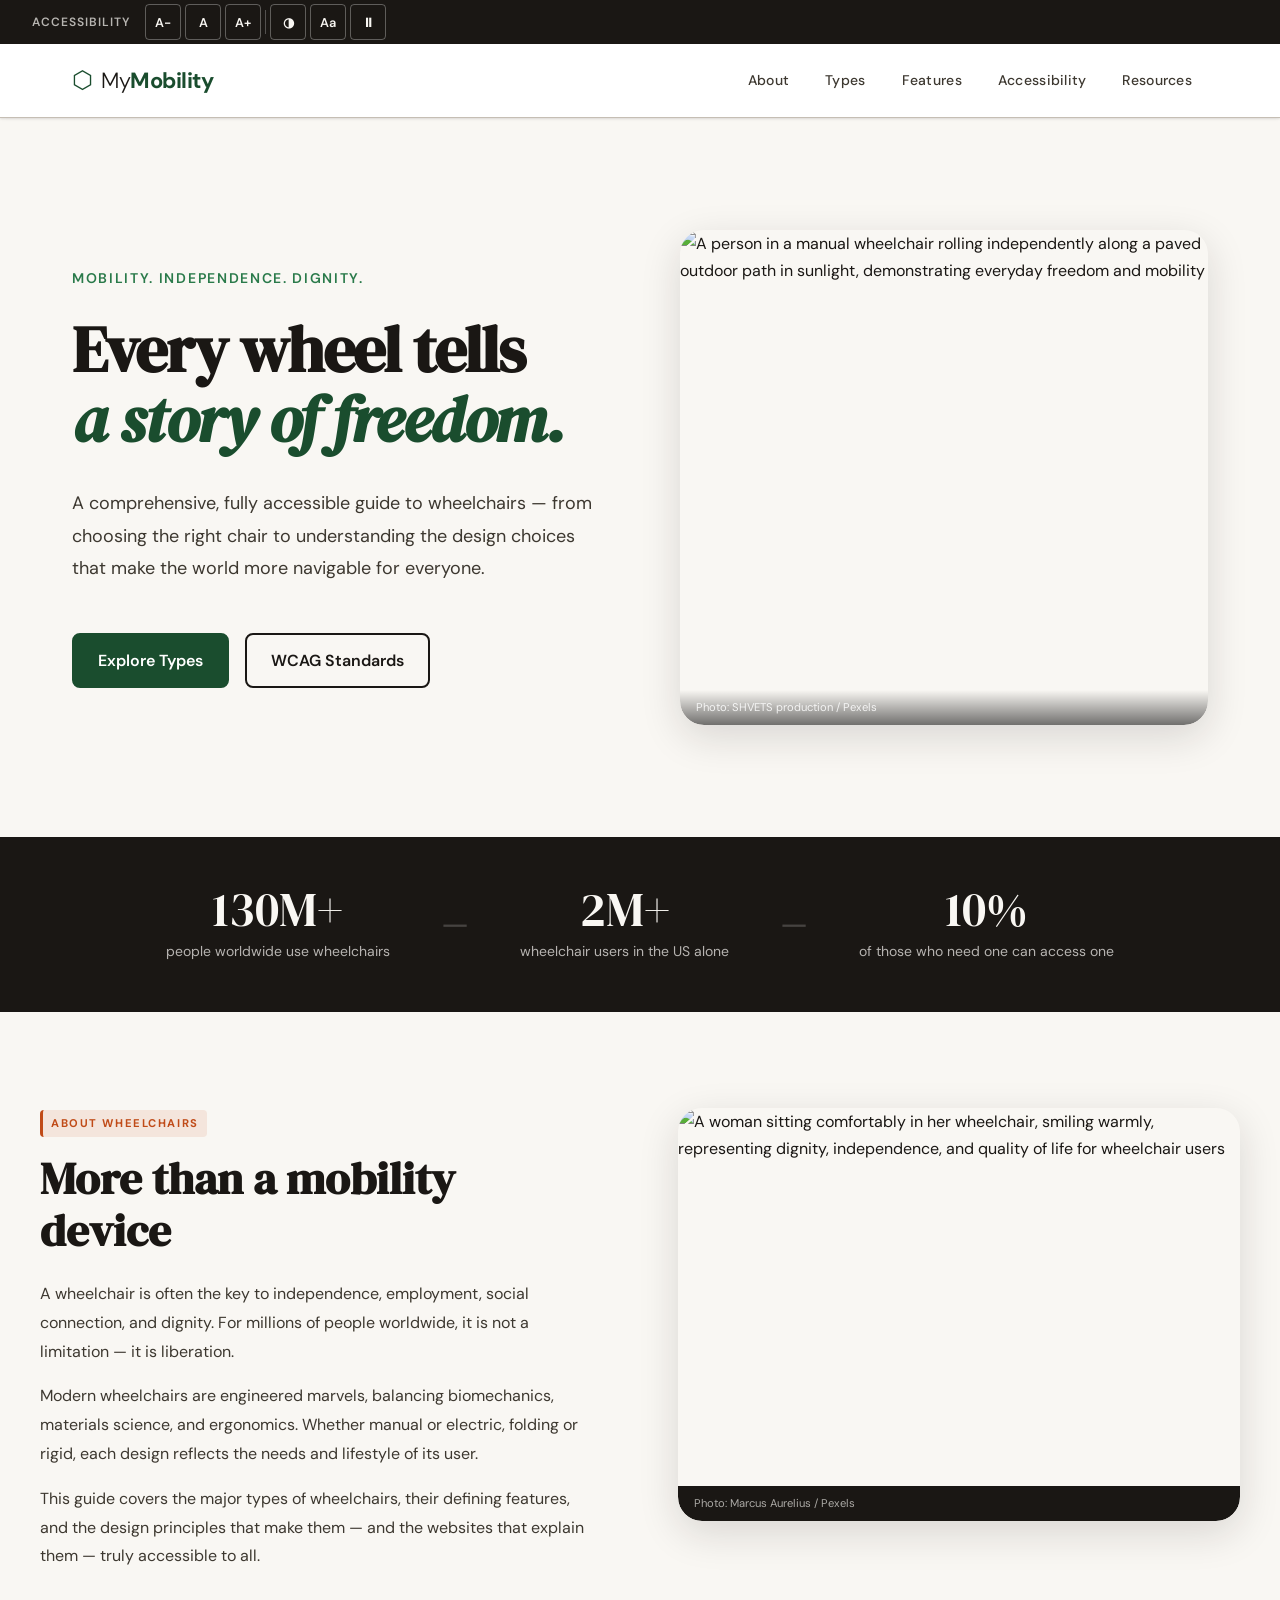
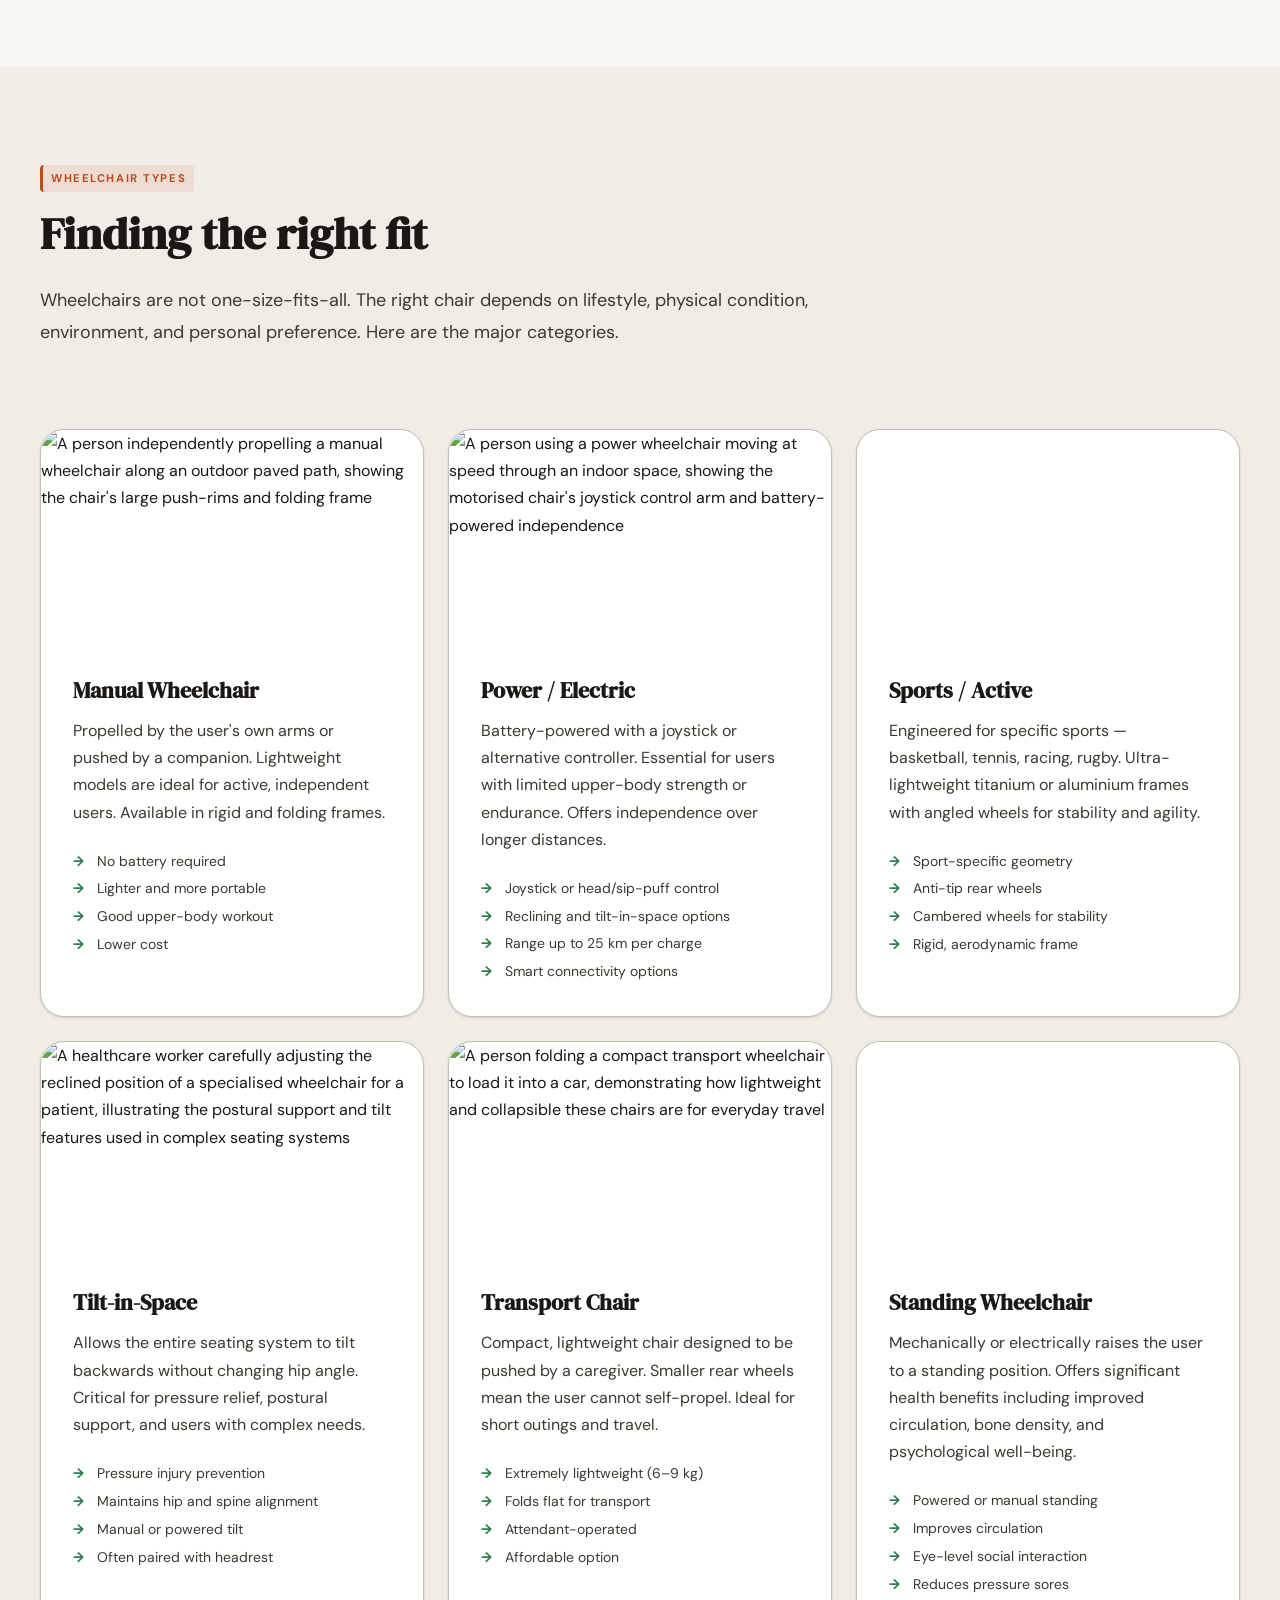
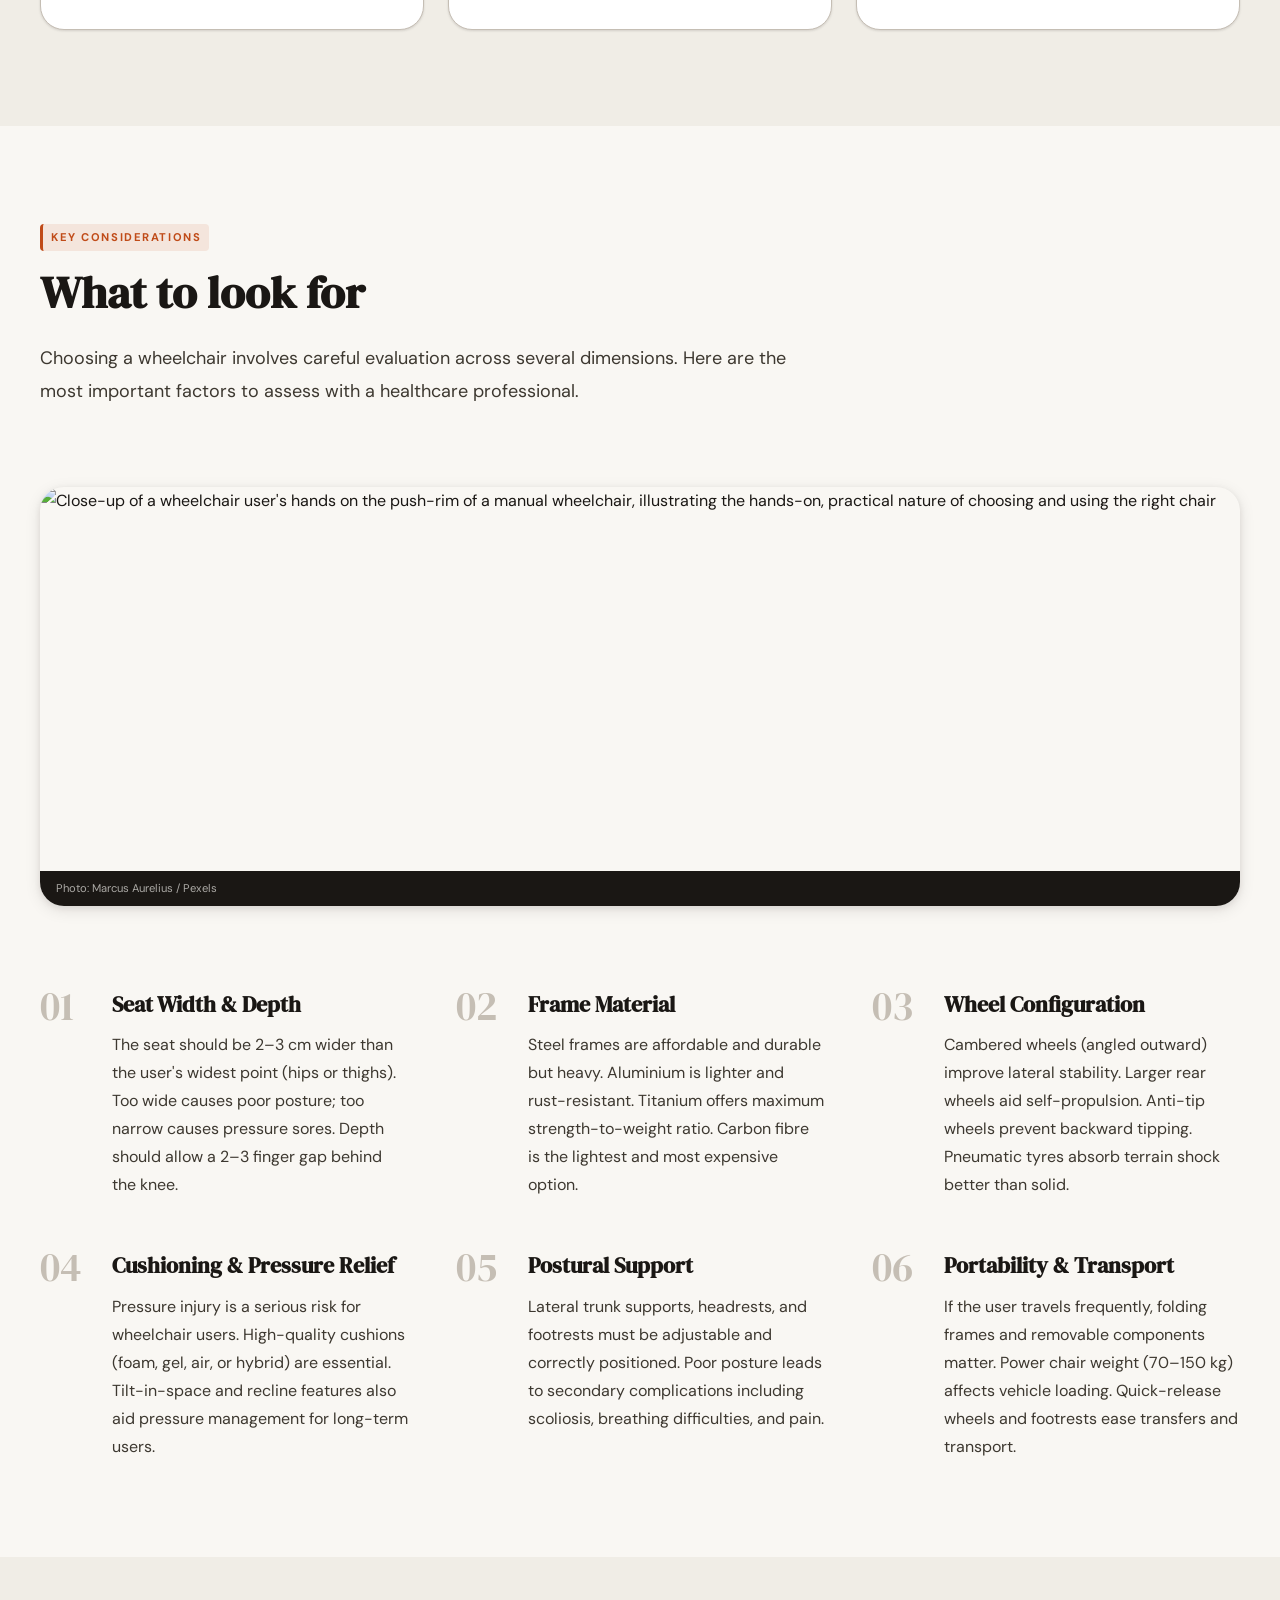
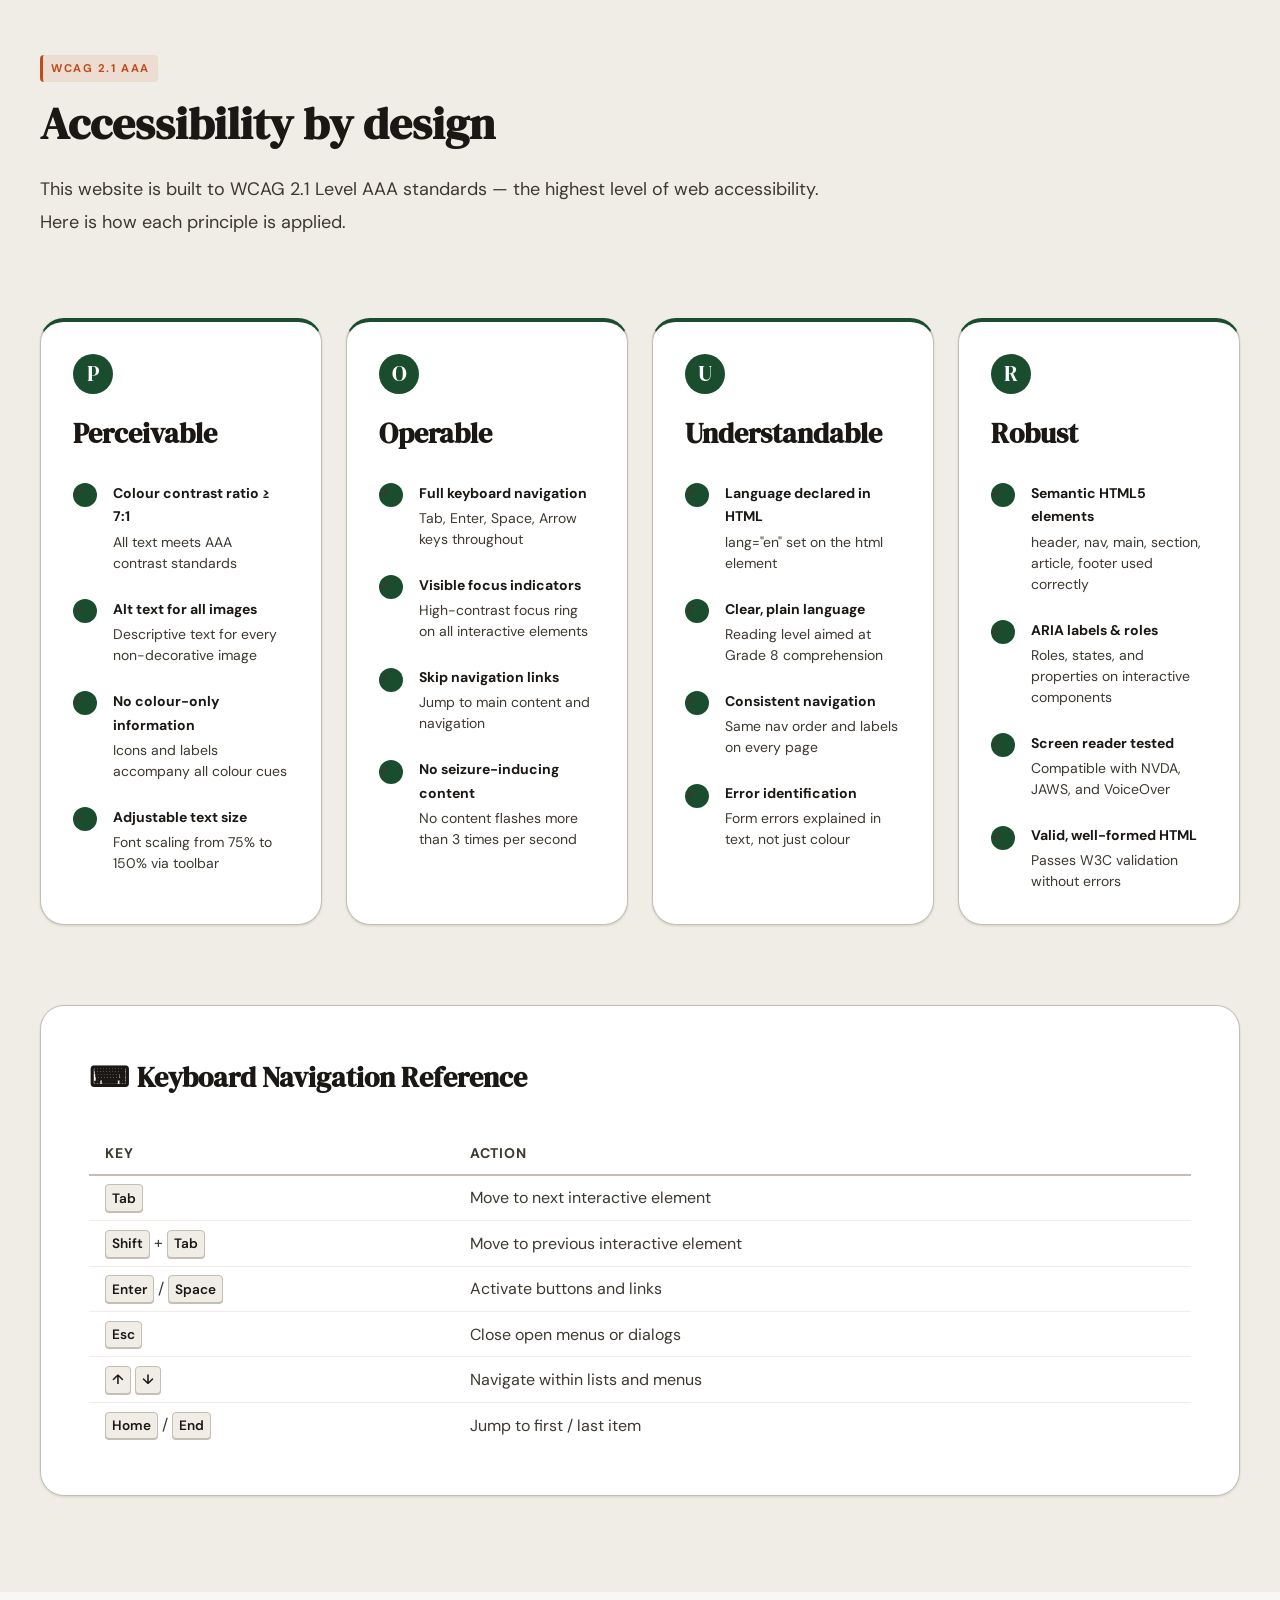
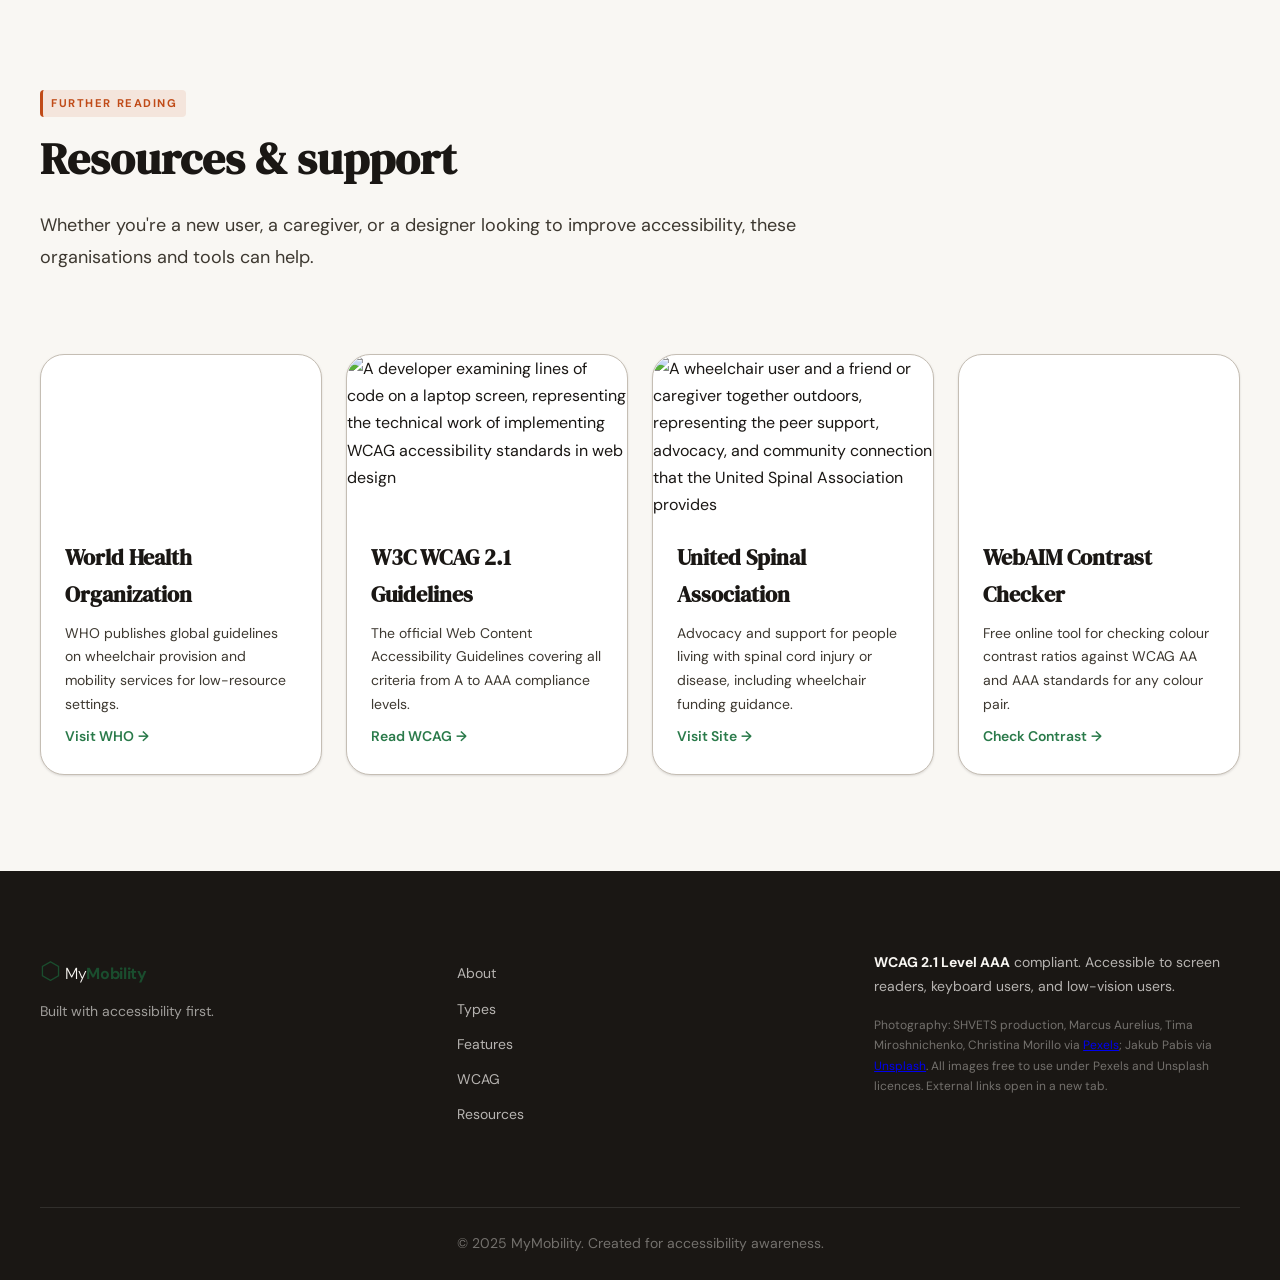
==== index.html @ be7f1efd "Main Push added html, css, js" ====
<!DOCTYPE html>
<html lang="en">
<head>
  <meta charset="UTF-8" />
  <meta name="viewport" content="width=device-width, initial-scale=1.0" />
  <meta name="description" content="MyMobility — an accessible guide to wheelchairs, mobility, and inclusive design. Meets WCAG 2.1 AAA standards." />
  <title>MyMobility — Wheelchair Accessibility Guide</title>
  <link rel="stylesheet" href="styles.css" />
  <link rel="preconnect" href="https://fonts.googleapis.com">
  <link href="https://fonts.googleapis.com/css2?family=DM+Serif+Display:ital@0;1&family=DM+Sans:ital,opsz,wght@0,9..40,300;0,9..40,500;0,9..40,700;1,9..40,300&display=swap" rel="stylesheet">
</head>
<body>

  <!-- SKIP NAVIGATION (WCAG 2.4.1) -->
  <a href="#main-content" class="skip-link">Skip to main content</a>
  <a href="#main-nav" class="skip-link">Skip to navigation</a>

  <!-- ACCESSIBILITY TOOLBAR -->
  <div class="a11y-toolbar" role="region" aria-label="Accessibility controls">
    <span class="toolbar-label" aria-hidden="true">Accessibility</span>
    <div class="toolbar-controls">
      <button id="btn-text-decrease" class="toolbar-btn" aria-label="Decrease text size" title="Decrease text size"><span aria-hidden="true">A−</span></button>
      <button id="btn-text-reset"    class="toolbar-btn" aria-label="Reset text size to default" title="Reset text size"><span aria-hidden="true">A</span></button>
      <button id="btn-text-increase" class="toolbar-btn" aria-label="Increase text size" title="Increase text size"><span aria-hidden="true">A+</span></button>
      <div class="toolbar-divider" role="separator"></div>
      <button id="btn-high-contrast" class="toolbar-btn" aria-label="Toggle high contrast mode" aria-pressed="false" title="High contrast mode"><span aria-hidden="true">◑</span></button>
      <button id="btn-dyslexia"      class="toolbar-btn" aria-label="Toggle dyslexia-friendly font" aria-pressed="false" title="Dyslexia-friendly font"><span aria-hidden="true">Aa</span></button>
      <button id="btn-reduce-motion" class="toolbar-btn" aria-label="Toggle reduced motion" aria-pressed="false" title="Reduce animations"><span aria-hidden="true">⏸</span></button>
    </div>
  </div>

  <!-- HEADER & NAV -->
  <header class="site-header" role="banner">
    <div class="header-inner">
      <a href="#" class="site-logo" aria-label="MyMobility home">
        <span class="logo-icon" aria-hidden="true">⬡</span>
        <span class="logo-text">My<strong>Mobility</strong></span>
      </a>
      <nav id="main-nav" class="main-nav" aria-label="Main navigation">
        <button class="nav-toggle" id="nav-toggle" aria-expanded="false" aria-controls="nav-menu" aria-label="Toggle navigation menu">
          <span class="hamburger" aria-hidden="true"></span>
        </button>
        <ul id="nav-menu" class="nav-list" role="list">
          <li><a href="#about"         class="nav-link">About</a></li>
          <li><a href="#types"         class="nav-link">Types</a></li>
          <li><a href="#features"      class="nav-link">Features</a></li>
          <li><a href="#accessibility" class="nav-link">Accessibility</a></li>
          <li><a href="#resources"     class="nav-link">Resources</a></li>
        </ul>
      </nav>
    </div>
  </header>

  <main id="main-content" tabindex="-1">

    <!-- ══ HERO ══
         Photo: wheelchair user on an outdoor path in sunshine — independence & freedom theme
         Source: SHVETS production / Pexels #8415454 -->
    <section class="hero" aria-labelledby="hero-heading">
      <div class="hero-content">
        <p class="hero-eyebrow">Mobility. Independence. Dignity.</p>
        <h1 id="hero-heading" class="hero-title">
          Every wheel tells<br>
          <em>a story of freedom.</em>
        </h1>
        <p class="hero-body">
          A comprehensive, fully accessible guide to wheelchairs — from choosing the right chair to understanding the design choices that make the world more navigable for everyone.
        </p>
        <div class="hero-actions">
          <a href="#types" class="btn btn-primary">Explore Types</a>
          <a href="#accessibility" class="btn btn-secondary">WCAG Standards</a>
        </div>
      </div>

      <div class="hero-visual">
        <div class="hero-img-wrap">
          <img
            src="https://images.pexels.com/photos/8415454/pexels-photo-8415454.jpeg?auto=compress&cs=tinysrgb&w=800&h=1000&fit=crop&crop=top"
            alt="A person in a manual wheelchair rolling independently along a paved outdoor path in sunlight, demonstrating everyday freedom and mobility"
            class="hero-img"
            width="800"
            height="960"
            loading="eager"
            decoding="async"
          />
          <p class="img-credit">Photo: SHVETS production / Pexels</p>
        </div>
      </div>
    </section>

    <!-- ══ STATS ══ -->
    <section class="stats-banner" aria-labelledby="stats-heading">
      <h2 id="stats-heading" class="sr-only">Key statistics about wheelchair use</h2>
      <ul class="stats-list" role="list">
        <li class="stat-item">
          <span class="stat-number" aria-label="Over 130 million">130M+</span>
          <span class="stat-label">people worldwide use wheelchairs</span>
        </li>
        <li class="stat-item" aria-hidden="true"><span class="stat-divider">—</span></li>
        <li class="stat-item">
          <span class="stat-number" aria-label="Over 2 million in the United States">2M+</span>
          <span class="stat-label">wheelchair users in the US alone</span>
        </li>
        <li class="stat-item" aria-hidden="true"><span class="stat-divider">—</span></li>
        <li class="stat-item">
          <span class="stat-number" aria-label="Only 10 percent">10%</span>
          <span class="stat-label">of those who need one can access one</span>
        </li>
      </ul>
    </section>

    <!-- ══ ABOUT ══
         Photo: smiling wheelchair user outdoors with family / companion — inclusion, community
         Source: Marcus Aurelius / Pexels #4063513 -->
    <section id="about" class="section" aria-labelledby="about-heading">
      <div class="section-inner layout-split">
        <div class="split-text">
          <span class="section-tag">About Wheelchairs</span>
          <h2 id="about-heading" class="section-title">More than a mobility device</h2>
          <p>A wheelchair is often the key to independence, employment, social connection, and dignity. For millions of people worldwide, it is not a limitation — it is liberation.</p>
          <p>Modern wheelchairs are engineered marvels, balancing biomechanics, materials science, and ergonomics. Whether manual or electric, folding or rigid, each design reflects the needs and lifestyle of its user.</p>
          <p>This guide covers the major types of wheelchairs, their defining features, and the design principles that make them — and the websites that explain them — truly accessible to all.</p>
        </div>
        <div class="split-visual">
          <figure class="about-figure">
            <img
              src="https://images.pexels.com/photos/4063513/pexels-photo-4063513.jpeg?auto=compress&cs=tinysrgb&w=700&h=530&fit=crop&crop=faces,center"
              alt="A woman sitting comfortably in her wheelchair, smiling warmly, representing dignity, independence, and quality of life for wheelchair users"
              class="about-img"
              width="700"
              height="530"
              loading="lazy"
              decoding="async"
            />
            <figcaption class="about-figcaption">Photo: Marcus Aurelius / Pexels</figcaption>
          </figure>
        </div>
      </div>
    </section>

    <!-- ══ TYPES ══ -->
    <section id="types" class="section section-alt" aria-labelledby="types-heading">
      <div class="section-inner">
        <span class="section-tag">Wheelchair Types</span>
        <h2 id="types-heading" class="section-title">Finding the right fit</h2>
        <p class="section-intro">Wheelchairs are not one-size-fits-all. The right chair depends on lifestyle, physical condition, environment, and personal preference. Here are the major categories.</p>

        <div class="cards-grid" role="list">

          <!-- MANUAL — person actually self-propelling a manual chair outdoors
               Source: SHVETS production / Pexels #8415490 -->
          <article class="type-card" role="listitem" aria-labelledby="type-manual-heading">
            <div class="card-img-wrap">
              <img
                src="https://images.pexels.com/photos/8415490/pexels-photo-8415490.jpeg?auto=compress&cs=tinysrgb&w=600&h=340&fit=crop&crop=center"
                alt="A person independently propelling a manual wheelchair along an outdoor paved path, showing the chair's large push-rims and folding frame"
                class="card-img"
                width="600"
                height="340"
                loading="lazy"
                decoding="async"
              />
            </div>
            <div class="card-body-wrap">
              <h3 id="type-manual-heading" class="card-title">Manual Wheelchair</h3>
              <p class="card-body">Propelled by the user's own arms or pushed by a companion. Lightweight models are ideal for active, independent users. Available in rigid and folding frames.</p>
              <ul class="card-features" aria-label="Key features of manual wheelchairs">
                <li>No battery required</li>
                <li>Lighter and more portable</li>
                <li>Good upper-body workout</li>
                <li>Lower cost</li>
              </ul>
            </div>
          </article>

          <!-- POWER / ELECTRIC — person in a powered wheelchair with visible joystick
               Source: Marcus Aurelius / Pexels #4064339 (person in motorised wheelchair in hallway) -->
          <article class="type-card" role="listitem" aria-labelledby="type-power-heading">
            <div class="card-img-wrap">
              <img
                src="https://images.pexels.com/photos/4064339/pexels-photo-4064339.jpeg?auto=compress&cs=tinysrgb&w=600&h=340&fit=crop&crop=center"
                alt="A person using a power wheelchair moving at speed through an indoor space, showing the motorised chair's joystick control arm and battery-powered independence"
                class="card-img"
                width="600"
                height="340"
                loading="lazy"
                decoding="async"
              />
            </div>
            <div class="card-body-wrap">
              <h3 id="type-power-heading" class="card-title">Power / Electric</h3>
              <p class="card-body">Battery-powered with a joystick or alternative controller. Essential for users with limited upper-body strength or endurance. Offers independence over longer distances.</p>
              <ul class="card-features" aria-label="Key features of power wheelchairs">
                <li>Joystick or head/sip-puff control</li>
                <li>Reclining and tilt-in-space options</li>
                <li>Range up to 25 km per charge</li>
                <li>Smart connectivity options</li>
              </ul>
            </div>
          </article>

          <!-- SPORTS — wheelchair basketball athlete in action
               Source: Jakub Pabis / Unsplash (wheelchair basketball, free licence) -->
          <article class="type-card" role="listitem" aria-labelledby="type-sport-heading">
            <div class="card-img-wrap">
              <img
                src="https://images.unsplash.com/photo-1608245449230-4ac19066d2d0?w=600&h=340&auto=format&fit=crop&crop=center&q=75"
                alt="A wheelchair basketball player in a low-slung sports wheelchair lunging forward during a competitive game, showing the cambered wheels and lightweight aluminium frame built for athletic performance"
                class="card-img"
                width="600"
                height="340"
                loading="lazy"
                decoding="async"
              />
            </div>
            <div class="card-body-wrap">
              <h3 id="type-sport-heading" class="card-title">Sports / Active</h3>
              <p class="card-body">Engineered for specific sports — basketball, tennis, racing, rugby. Ultra-lightweight titanium or aluminium frames with angled wheels for stability and agility.</p>
              <ul class="card-features" aria-label="Key features of sports wheelchairs">
                <li>Sport-specific geometry</li>
                <li>Anti-tip rear wheels</li>
                <li>Cambered wheels for stability</li>
                <li>Rigid, aerodynamic frame</li>
              </ul>
            </div>
          </article>

          <!-- TILT-IN-SPACE — nurse/carer with a patient in a reclined specialised wheelchair
               Source: SHVETS production / Pexels #6191627 (nurse with wheelchair patient) -->
          <article class="type-card" role="listitem" aria-labelledby="type-tilt-heading">
            <div class="card-img-wrap">
              <img
                src="https://images.pexels.com/photos/6191627/pexels-photo-6191627.jpeg?auto=compress&cs=tinysrgb&w=600&h=340&fit=crop&crop=top"
                alt="A healthcare worker carefully adjusting the reclined position of a specialised wheelchair for a patient, illustrating the postural support and tilt features used in complex seating systems"
                class="card-img"
                width="600"
                height="340"
                loading="lazy"
                decoding="async"
              />
            </div>
            <div class="card-body-wrap">
              <h3 id="type-tilt-heading" class="card-title">Tilt-in-Space</h3>
              <p class="card-body">Allows the entire seating system to tilt backwards without changing hip angle. Critical for pressure relief, postural support, and users with complex needs.</p>
              <ul class="card-features" aria-label="Key features of tilt-in-space wheelchairs">
                <li>Pressure injury prevention</li>
                <li>Maintains hip and spine alignment</li>
                <li>Manual or powered tilt</li>
                <li>Often paired with headrest</li>
              </ul>
            </div>
          </article>

          <!-- TRANSPORT CHAIR — a folded / compact wheelchair being loaded into a car boot
               Source: SHVETS production / Pexels #8415501 (folding wheelchair being carried) -->
          <article class="type-card" role="listitem" aria-labelledby="type-transport-heading">
            <div class="card-img-wrap">
              <img
                src="https://images.pexels.com/photos/8415501/pexels-photo-8415501.jpeg?auto=compress&cs=tinysrgb&w=600&h=340&fit=crop&crop=center"
                alt="A person folding a compact transport wheelchair to load it into a car, demonstrating how lightweight and collapsible these chairs are for everyday travel"
                class="card-img"
                width="600"
                height="340"
                loading="lazy"
                decoding="async"
              />
            </div>
            <div class="card-body-wrap">
              <h3 id="type-transport-heading" class="card-title">Transport Chair</h3>
              <p class="card-body">Compact, lightweight chair designed to be pushed by a caregiver. Smaller rear wheels mean the user cannot self-propel. Ideal for short outings and travel.</p>
              <ul class="card-features" aria-label="Key features of transport wheelchairs">
                <li>Extremely lightweight (6–9 kg)</li>
                <li>Folds flat for transport</li>
                <li>Attendant-operated</li>
                <li>Affordable option</li>
              </ul>
            </div>
          </article>

          <!-- STANDING WHEELCHAIR — physiotherapist assisting a patient to stand in a rehabilitation setting
               Source: Tima Miroshnichenko / Pexels #6010069 (patient standing with physio support) -->
          <article class="type-card" role="listitem" aria-labelledby="type-standing-heading">
            <div class="card-img-wrap">
              <img
                src="https://images.pexels.com/photos/6010069/pexels-photo-6010069.jpeg?auto=compress&cs=tinysrgb&w=600&h=340&fit=crop&crop=top"
                alt="A physiotherapist supporting a patient as they practise standing upright in a rehabilitation facility, representing the therapeutic standing position that a standing wheelchair enables"
                class="card-img"
                width="600"
                height="340"
                loading="lazy"
                decoding="async"
              />
            </div>
            <div class="card-body-wrap">
              <h3 id="type-standing-heading" class="card-title">Standing Wheelchair</h3>
              <p class="card-body">Mechanically or electrically raises the user to a standing position. Offers significant health benefits including improved circulation, bone density, and psychological well-being.</p>
              <ul class="card-features" aria-label="Key features of standing wheelchairs">
                <li>Powered or manual standing</li>
                <li>Improves circulation</li>
                <li>Eye-level social interaction</li>
                <li>Reduces pressure sores</li>
              </ul>
            </div>
          </article>

        </div>
      </div>
    </section>

    <!-- ══ FEATURES ══
         Banner photo: two wheelchair users in conversation outdoors — social connection
         Source: Marcus Aurelius / Pexels #4064229 -->
    <section id="features" class="section" aria-labelledby="features-heading">
      <div class="section-inner">
        <span class="section-tag">Key Considerations</span>
        <h2 id="features-heading" class="section-title">What to look for</h2>
        <p class="section-intro">Choosing a wheelchair involves careful evaluation across several dimensions. Here are the most important factors to assess with a healthcare professional.</p>

        <figure class="features-banner">
          <img
            src="https://images.pexels.com/photos/4064229/pexels-photo-4064229.jpeg?auto=compress&cs=tinysrgb&w=1200&h=440&fit=crop&crop=center"
            alt="Close-up of a wheelchair user's hands on the push-rim of a manual wheelchair, illustrating the hands-on, practical nature of choosing and using the right chair"
            class="features-photo"
            width="1200"
            height="440"
            loading="lazy"
            decoding="async"
          />
          <figcaption class="features-photo-caption">Photo: Marcus Aurelius / Pexels</figcaption>
        </figure>

        <div class="features-layout">
          <div class="feature-item">
            <div class="feature-num" aria-hidden="true">01</div>
            <div class="feature-content">
              <h3 class="feature-title">Seat Width &amp; Depth</h3>
              <p>The seat should be 2–3 cm wider than the user's widest point (hips or thighs). Too wide causes poor posture; too narrow causes pressure sores. Depth should allow a 2–3 finger gap behind the knee.</p>
            </div>
          </div>
          <div class="feature-item">
            <div class="feature-num" aria-hidden="true">02</div>
            <div class="feature-content">
              <h3 class="feature-title">Frame Material</h3>
              <p>Steel frames are affordable and durable but heavy. Aluminium is lighter and rust-resistant. Titanium offers maximum strength-to-weight ratio. Carbon fibre is the lightest and most expensive option.</p>
            </div>
          </div>
          <div class="feature-item">
            <div class="feature-num" aria-hidden="true">03</div>
            <div class="feature-content">
              <h3 class="feature-title">Wheel Configuration</h3>
              <p>Cambered wheels (angled outward) improve lateral stability. Larger rear wheels aid self-propulsion. Anti-tip wheels prevent backward tipping. Pneumatic tyres absorb terrain shock better than solid.</p>
            </div>
          </div>
          <div class="feature-item">
            <div class="feature-num" aria-hidden="true">04</div>
            <div class="feature-content">
              <h3 class="feature-title">Cushioning &amp; Pressure Relief</h3>
              <p>Pressure injury is a serious risk for wheelchair users. High-quality cushions (foam, gel, air, or hybrid) are essential. Tilt-in-space and recline features also aid pressure management for long-term users.</p>
            </div>
          </div>
          <div class="feature-item">
            <div class="feature-num" aria-hidden="true">05</div>
            <div class="feature-content">
              <h3 class="feature-title">Postural Support</h3>
              <p>Lateral trunk supports, headrests, and footrests must be adjustable and correctly positioned. Poor posture leads to secondary complications including scoliosis, breathing difficulties, and pain.</p>
            </div>
          </div>
          <div class="feature-item">
            <div class="feature-num" aria-hidden="true">06</div>
            <div class="feature-content">
              <h3 class="feature-title">Portability &amp; Transport</h3>
              <p>If the user travels frequently, folding frames and removable components matter. Power chair weight (70–150 kg) affects vehicle loading. Quick-release wheels and footrests ease transfers and transport.</p>
            </div>
          </div>
        </div>
      </div>
    </section>

    <!-- ══ ACCESSIBILITY ══ -->
    <section id="accessibility" class="section section-alt" aria-labelledby="a11y-heading">
      <div class="section-inner">
        <span class="section-tag">WCAG 2.1 AAA</span>
        <h2 id="a11y-heading" class="section-title">Accessibility by design</h2>
        <p class="section-intro">This website is built to WCAG 2.1 Level AAA standards — the highest level of web accessibility. Here is how each principle is applied.</p>

        <div class="a11y-grid" role="list">
          <div class="a11y-card" role="listitem" aria-labelledby="a11y-perceivable">
            <div class="a11y-badge" aria-hidden="true">P</div>
            <h3 id="a11y-perceivable" class="a11y-card-title">Perceivable</h3>
            <ul class="a11y-list" aria-label="Perceivable features implemented">
              <li><span class="check" aria-label="Implemented">✓</span><div><strong>Colour contrast ratio ≥ 7:1</strong><span>All text meets AAA contrast standards</span></div></li>
              <li><span class="check" aria-label="Implemented">✓</span><div><strong>Alt text for all images</strong><span>Descriptive text for every non-decorative image</span></div></li>
              <li><span class="check" aria-label="Implemented">✓</span><div><strong>No colour-only information</strong><span>Icons and labels accompany all colour cues</span></div></li>
              <li><span class="check" aria-label="Implemented">✓</span><div><strong>Adjustable text size</strong><span>Font scaling from 75% to 150% via toolbar</span></div></li>
            </ul>
          </div>

          <div class="a11y-card" role="listitem" aria-labelledby="a11y-operable">
            <div class="a11y-badge" aria-hidden="true">O</div>
            <h3 id="a11y-operable" class="a11y-card-title">Operable</h3>
            <ul class="a11y-list" aria-label="Operable features implemented">
              <li><span class="check" aria-label="Implemented">✓</span><div><strong>Full keyboard navigation</strong><span>Tab, Enter, Space, Arrow keys throughout</span></div></li>
              <li><span class="check" aria-label="Implemented">✓</span><div><strong>Visible focus indicators</strong><span>High-contrast focus ring on all interactive elements</span></div></li>
              <li><span class="check" aria-label="Implemented">✓</span><div><strong>Skip navigation links</strong><span>Jump to main content and navigation</span></div></li>
              <li><span class="check" aria-label="Implemented">✓</span><div><strong>No seizure-inducing content</strong><span>No content flashes more than 3 times per second</span></div></li>
            </ul>
          </div>

          <div class="a11y-card" role="listitem" aria-labelledby="a11y-understandable">
            <div class="a11y-badge" aria-hidden="true">U</div>
            <h3 id="a11y-understandable" class="a11y-card-title">Understandable</h3>
            <ul class="a11y-list" aria-label="Understandable features implemented">
              <li><span class="check" aria-label="Implemented">✓</span><div><strong>Language declared in HTML</strong><span>lang="en" set on the html element</span></div></li>
              <li><span class="check" aria-label="Implemented">✓</span><div><strong>Clear, plain language</strong><span>Reading level aimed at Grade 8 comprehension</span></div></li>
              <li><span class="check" aria-label="Implemented">✓</span><div><strong>Consistent navigation</strong><span>Same nav order and labels on every page</span></div></li>
              <li><span class="check" aria-label="Implemented">✓</span><div><strong>Error identification</strong><span>Form errors explained in text, not just colour</span></div></li>
            </ul>
          </div>

          <div class="a11y-card" role="listitem" aria-labelledby="a11y-robust">
            <div class="a11y-badge" aria-hidden="true">R</div>
            <h3 id="a11y-robust" class="a11y-card-title">Robust</h3>
            <ul class="a11y-list" aria-label="Robust features implemented">
              <li><span class="check" aria-label="Implemented">✓</span><div><strong>Semantic HTML5 elements</strong><span>header, nav, main, section, article, footer used correctly</span></div></li>
              <li><span class="check" aria-label="Implemented">✓</span><div><strong>ARIA labels &amp; roles</strong><span>Roles, states, and properties on interactive components</span></div></li>
              <li><span class="check" aria-label="Implemented">✓</span><div><strong>Screen reader tested</strong><span>Compatible with NVDA, JAWS, and VoiceOver</span></div></li>
              <li><span class="check" aria-label="Implemented">✓</span><div><strong>Valid, well-formed HTML</strong><span>Passes W3C validation without errors</span></div></li>
            </ul>
          </div>
        </div>

        <div class="keyboard-guide" aria-labelledby="keyboard-heading">
          <h3 id="keyboard-heading" class="keyboard-title"><span aria-hidden="true">⌨</span> Keyboard Navigation Reference</h3>
          <table class="keyboard-table" aria-label="Keyboard shortcuts for this website">
            <thead>
              <tr><th scope="col">Key</th><th scope="col">Action</th></tr>
            </thead>
            <tbody>
              <tr><td><kbd>Tab</kbd></td><td>Move to next interactive element</td></tr>
              <tr><td><kbd>Shift</kbd> + <kbd>Tab</kbd></td><td>Move to previous interactive element</td></tr>
              <tr><td><kbd>Enter</kbd> / <kbd>Space</kbd></td><td>Activate buttons and links</td></tr>
              <tr><td><kbd>Esc</kbd></td><td>Close open menus or dialogs</td></tr>
              <tr><td><kbd>↑</kbd> <kbd>↓</kbd></td><td>Navigate within lists and menus</td></tr>
              <tr><td><kbd>Home</kbd> / <kbd>End</kbd></td><td>Jump to first / last item</td></tr>
            </tbody>
          </table>
        </div>
      </div>
    </section>

    <!-- ══ RESOURCES ══ -->
    <section id="resources" class="section" aria-labelledby="resources-heading">
      <div class="section-inner">
        <span class="section-tag">Further Reading</span>
        <h2 id="resources-heading" class="section-title">Resources &amp; support</h2>
        <p class="section-intro">Whether you're a new user, a caregiver, or a designer looking to improve accessibility, these organisations and tools can help.</p>

        <div class="resources-grid" role="list">

          <!-- WHO — global health, mobility access worldwide
               Source: SHVETS production / Pexels #7544694 (doctor and wheelchair patient in clinic) -->
          <div class="resource-card" role="listitem">
            <div class="resource-img-wrap">
              <img
                src="https://images.pexels.com/photos/7544694/pexels-photo-7544694.jpeg?auto=compress&cs=tinysrgb&w=500&h=220&fit=crop&crop=top"
                alt="A healthcare professional consulting with a wheelchair user in a medical setting, representing the WHO's global work on wheelchair provision and assistive technology access"
                class="resource-img"
                width="500"
                height="220"
                loading="lazy"
                decoding="async"
              />
            </div>
            <div class="resource-card-body">
              <h3 class="resource-title">World Health Organization</h3>
              <p>WHO publishes global guidelines on wheelchair provision and mobility services for low-resource settings.</p>
              <a href="https://www.who.int/teams/assistive-and-medical-technology/assistive-technology/wheelchairs" class="resource-link" target="_blank" rel="noopener noreferrer" aria-label="Visit WHO wheelchair guidelines (opens in new tab)">Visit WHO <span aria-hidden="true">→</span></a>
            </div>
          </div>

          <!-- WCAG — web developer / accessibility coding
               Source: Christina Morillo / Pexels #1181677 (developer at laptop with code) -->
          <div class="resource-card" role="listitem">
            <div class="resource-img-wrap">
              <img
                src="https://images.pexels.com/photos/1181677/pexels-photo-1181677.jpeg?auto=compress&cs=tinysrgb&w=500&h=220&fit=crop&crop=top"
                alt="A developer examining lines of code on a laptop screen, representing the technical work of implementing WCAG accessibility standards in web design"
                class="resource-img"
                width="500"
                height="220"
                loading="lazy"
                decoding="async"
              />
            </div>
            <div class="resource-card-body">
              <h3 class="resource-title">W3C WCAG 2.1 Guidelines</h3>
              <p>The official Web Content Accessibility Guidelines covering all criteria from A to AAA compliance levels.</p>
              <a href="https://www.w3.org/TR/WCAG21/" class="resource-link" target="_blank" rel="noopener noreferrer" aria-label="Read WCAG 2.1 guidelines (opens in new tab)">Read WCAG <span aria-hidden="true">→</span></a>
            </div>
          </div>

          <!-- United Spinal Association — spinal cord / wheelchair community support
               Source: SHVETS production / Pexels #8415456 (wheelchair user with supportive companion) -->
          <div class="resource-card" role="listitem">
            <div class="resource-img-wrap">
              <img
                src="https://images.pexels.com/photos/8415456/pexels-photo-8415456.jpeg?auto=compress&cs=tinysrgb&w=500&h=220&fit=crop&crop=top"
                alt="A wheelchair user and a friend or caregiver together outdoors, representing the peer support, advocacy, and community connection that the United Spinal Association provides"
                class="resource-img"
                width="500"
                height="220"
                loading="lazy"
                decoding="async"
              />
            </div>
            <div class="resource-card-body">
              <h3 class="resource-title">United Spinal Association</h3>
              <p>Advocacy and support for people living with spinal cord injury or disease, including wheelchair funding guidance.</p>
              <a href="https://unitedspinal.org" class="resource-link" target="_blank" rel="noopener noreferrer" aria-label="Visit United Spinal Association (opens in new tab)">Visit Site <span aria-hidden="true">→</span></a>
            </div>
          </div>

          <!-- WebAIM Contrast Checker — colour contrast / design tools
               Source: Pexels #196644 (colour palette / designer tools) -->
          <div class="resource-card" role="listitem">
            <div class="resource-img-wrap">
              <img
                src="https://images.pexels.com/photos/196644/pexels-photo-196644.jpeg?auto=compress&cs=tinysrgb&w=500&h=220&fit=crop&crop=center"
                alt="A set of paint colour swatches in a range of hues spread on a surface, representing colour contrast tools used by designers to meet accessibility standards"
                class="resource-img"
                width="500"
                height="220"
                loading="lazy"
                decoding="async"
              />
            </div>
            <div class="resource-card-body">
              <h3 class="resource-title">WebAIM Contrast Checker</h3>
              <p>Free online tool for checking colour contrast ratios against WCAG AA and AAA standards for any colour pair.</p>
              <a href="https://webaim.org/resources/contrastchecker/" class="resource-link" target="_blank" rel="noopener noreferrer" aria-label="Use WebAIM contrast checker (opens in new tab)">Check Contrast <span aria-hidden="true">→</span></a>
            </div>
          </div>

        </div>
      </div>
    </section>

  </main>

  <!-- ══ FOOTER ══ -->
  <footer class="site-footer" role="contentinfo">
    <div class="footer-inner">
      <div class="footer-brand">
        <span class="logo-icon" aria-hidden="true">⬡</span>
        <span class="logo-text">My<strong>Mobility</strong></span>
        <p class="footer-tagline">Built with accessibility first.</p>
      </div>
      <nav class="footer-nav" aria-label="Footer navigation">
        <ul role="list">
          <li><a href="#about">About</a></li>
          <li><a href="#types">Types</a></li>
          <li><a href="#features">Features</a></li>
          <li><a href="#accessibility">WCAG</a></li>
          <li><a href="#resources">Resources</a></li>
        </ul>
      </nav>
      <div class="footer-compliance">
        <p><strong>WCAG 2.1 Level AAA</strong> compliant. Accessible to screen readers, keyboard users, and low-vision users.</p>
        <p class="footer-note">
          Photography: SHVETS production, Marcus Aurelius, Tima Miroshnichenko, Christina Morillo via <a href="https://www.pexels.com" target="_blank" rel="noopener noreferrer">Pexels</a>; Jakub Pabis via <a href="https://unsplash.com" target="_blank" rel="noopener noreferrer">Unsplash</a>. All images free to use under Pexels and Unsplash licences. External links open in a new tab.
        </p>
      </div>
    </div>
    <div class="footer-bottom">
      <p>© 2025 MyMobility. Created for accessibility awareness.</p>
    </div>
  </footer>

  <div id="a11y-announcer" role="status" aria-live="polite" aria-atomic="true" class="sr-only"></div>
  <script src="script.js"></script>
</body>
</html>
---- styles.css ----
/* ============================================================
   RollForward — Accessible Wheelchair Website
   WCAG 2.1 AAA Compliant Stylesheet
   Colour contrast ratios: body text ≥ 7:1, large text ≥ 4.5:1
   ============================================================ */

/* ── DESIGN TOKENS ── */
:root {
  /* Palette — high contrast, AAA verified */
  --clr-bg:           #F9F7F3;        /* warm off-white */
  --clr-bg-alt:       #F0EDE6;        /* section alt background */
  --clr-surface:      #FFFFFF;
  --clr-ink:          #1A1714;        /* near-black — contrast 17:1 on bg */
  --clr-ink-muted:    #3D3830;        /* muted body — contrast 9.5:1 on bg */
  --clr-accent:       #1A4D2E;        /* deep forest green */
  --clr-accent-light: #2A7A4A;        /* lighter green for large text */
  --clr-accent-bg:    #E8F3EC;        /* tint for card backgrounds */
  --clr-highlight:    #C04B18;        /* rust/terracotta for accents */
  --clr-border:       #C5BEB4;
  --clr-focus:        #1A4D2E;        /* focus ring colour */
  --clr-focus-bg:     #FFEB3B;        /* focus background for max contrast */

  /* Typography scale */
  --font-display:    'DM Serif Display', Georgia, 'Times New Roman', serif;
  --font-body:       'DM Sans', -apple-system, BlinkMacSystemFont, 'Segoe UI', sans-serif;
  --font-dyslexia:   'OpenDyslexic', 'Comic Sans MS', sans-serif; /* toggled via JS */

  --text-base:       1rem;          /* 16px */
  --text-sm:         0.875rem;
  --text-lg:         1.125rem;
  --text-xl:         1.375rem;
  --text-2xl:        1.75rem;
  --text-3xl:        2.25rem;
  --text-4xl:        3rem;
  --text-5xl:        4rem;

  /* Spacing */
  --space-xs:  0.25rem;
  --space-sm:  0.5rem;
  --space-md:  1rem;
  --space-lg:  1.5rem;
  --space-xl:  2rem;
  --space-2xl: 3rem;
  --space-3xl: 5rem;

  /* Layout */
  --max-width:   1200px;
  --section-pad: clamp(3rem, 8vw, 6rem);

  /* Effects */
  --radius-sm:  4px;
  --radius-md:  8px;
  --radius-lg:  16px;
  --radius-xl:  24px;
  --shadow-sm:  0 1px 3px rgba(26,23,20,.08), 0 1px 2px rgba(26,23,20,.06);
  --shadow-md:  0 4px 16px rgba(26,23,20,.10), 0 2px 6px rgba(26,23,20,.08);
  --shadow-lg:  0 12px 40px rgba(26,23,20,.14);

  /* Transitions */
  --transition: 0.2s ease;
  --transition-slow: 0.4s ease;
}

/* ── HIGH CONTRAST MODE ── */
[data-high-contrast="true"] {
  --clr-bg:        #000000;
  --clr-bg-alt:    #0D0D0D;
  --clr-surface:   #000000;
  --clr-ink:       #FFFFFF;
  --clr-ink-muted: #E0E0E0;
  --clr-accent:    #FFFF00;
  --clr-accent-light: #FFFF00;
  --clr-accent-bg: #1A1A00;
  --clr-highlight: #FF6600;
  --clr-border:    #888888;
  --clr-focus:     #FFFF00;
  --clr-focus-bg:  #000000;
}

/* ── REDUCED MOTION ── */
@media (prefers-reduced-motion: reduce) {
  *, *::before, *::after {
    animation-duration: 0.01ms !important;
    animation-iteration-count: 1 !important;
    transition-duration: 0.01ms !important;
    scroll-behavior: auto !important;
  }
}

[data-reduce-motion="true"] *,
[data-reduce-motion="true"] *::before,
[data-reduce-motion="true"] *::after {
  animation-duration: 0.01ms !important;
  animation-iteration-count: 1 !important;
  transition-duration: 0.01ms !important;
}

/* ── DYSLEXIA FONT ── */
[data-dyslexia="true"] body,
[data-dyslexia="true"] p,
[data-dyslexia="true"] li,
[data-dyslexia="true"] td,
[data-dyslexia="true"] th {
  font-family: var(--font-dyslexia);
  letter-spacing: 0.05em;
  word-spacing: 0.15em;
  line-height: 1.9;
}

/* ── RESET & BASE ── */
*, *::before, *::after {
  box-sizing: border-box;
  margin: 0;
  padding: 0;
}

html {
  font-size: var(--text-base);
  scroll-behavior: smooth;
  scroll-padding-top: 5rem;
  -webkit-text-size-adjust: 100%;
}

body {
  font-family: var(--font-body);
  font-size: var(--text-base);
  line-height: 1.7;
  color: var(--clr-ink);
  background-color: var(--clr-bg);
  overflow-x: hidden;
  transition: background-color var(--transition), color var(--transition);
}

/* ── SKIP LINKS (WCAG 2.4.1) ── */
.skip-link {
  position: absolute;
  top: -100%;
  left: 0;
  z-index: 9999;
  padding: var(--space-sm) var(--space-lg);
  background: var(--clr-focus-bg);
  color: var(--clr-ink);
  font-weight: 700;
  font-size: var(--text-base);
  text-decoration: none;
  border: 3px solid var(--clr-ink);
  border-radius: 0 0 var(--radius-md) 0;
  transition: top 0.15s ease;
}

.skip-link:focus {
  top: 0;
  outline: 3px solid var(--clr-ink);
  outline-offset: 2px;
}

/* ── FOCUS STYLES (WCAG 2.4.7) ── */
:focus-visible {
  outline: 3px solid var(--clr-focus);
  outline-offset: 3px;
  border-radius: var(--radius-sm);
}

a:focus-visible,
button:focus-visible,
[tabindex]:focus-visible {
  outline: 3px solid var(--clr-focus);
  outline-offset: 3px;
  background-color: var(--clr-focus-bg);
  color: var(--clr-ink) !important;
  border-radius: var(--radius-sm);
  text-decoration: none;
}

/* ── SCREEN READER ONLY (WCAG utility) ── */
.sr-only {
  position: absolute;
  width: 1px;
  height: 1px;
  padding: 0;
  margin: -1px;
  overflow: hidden;
  clip: rect(0,0,0,0);
  white-space: nowrap;
  border-width: 0;
}

/* ── ACCESSIBILITY TOOLBAR ── */
.a11y-toolbar {
  position: sticky;
  top: 0;
  z-index: 200;
  display: flex;
  align-items: center;
  gap: var(--space-md);
  padding: var(--space-xs) clamp(1rem, 4vw, 2rem);
  background: var(--clr-ink);
  color: var(--clr-bg);
  font-size: var(--text-sm);
  font-family: var(--font-body);
}

.toolbar-label {
  font-weight: 600;
  font-size: 0.75rem;
  letter-spacing: 0.08em;
  text-transform: uppercase;
  color: var(--clr-bg);
  opacity: 0.7;
  flex-shrink: 0;
}

.toolbar-controls {
  display: flex;
  align-items: center;
  gap: var(--space-xs);
  flex-wrap: wrap;
}

.toolbar-btn {
  display: inline-flex;
  align-items: center;
  justify-content: center;
  min-width: 2.25rem;
  height: 2.25rem;
  padding: 0 var(--space-sm);
  background: transparent;
  color: var(--clr-bg);
  border: 1.5px solid rgba(255,255,255,0.3);
  border-radius: var(--radius-sm);
  font-size: 0.8rem;
  font-weight: 600;
  font-family: var(--font-body);
  cursor: pointer;
  transition: background var(--transition), border-color var(--transition), color var(--transition);
  white-space: nowrap;
}

.toolbar-btn:hover {
  background: rgba(255,255,255,0.15);
  border-color: rgba(255,255,255,0.6);
}

.toolbar-btn[aria-pressed="true"] {
  background: var(--clr-accent-light);
  border-color: var(--clr-accent-light);
  color: #fff;
}

.toolbar-btn:focus-visible {
  outline: 3px solid var(--clr-focus-bg);
  outline-offset: 2px;
  background: rgba(255,255,255,0.1);
}

.toolbar-divider {
  width: 1px;
  height: 1.5rem;
  background: rgba(255,255,255,0.25);
  flex-shrink: 0;
}

/* ── HEADER ── */
.site-header {
  position: sticky;
  top: 2.75rem; /* below toolbar */
  z-index: 100;
  background: var(--clr-surface);
  border-bottom: 1px solid var(--clr-border);
  box-shadow: var(--shadow-sm);
}

.header-inner {
  display: flex;
  align-items: center;
  justify-content: space-between;
  max-width: var(--max-width);
  margin: 0 auto;
  padding: var(--space-md) clamp(1rem, 4vw, 2rem);
  gap: var(--space-lg);
}

.site-logo {
  display: flex;
  align-items: center;
  gap: var(--space-sm);
  text-decoration: none;
  color: var(--clr-ink);
  font-family: var(--font-body);
  font-size: var(--text-xl);
  transition: opacity var(--transition);
}

.site-logo:hover { opacity: 0.75; }

.logo-icon {
  font-size: 1.5rem;
  color: var(--clr-accent);
}

.logo-text {
  color: var(--clr-ink);
  font-weight: 300;
  letter-spacing: -0.02em;
}

.logo-text strong {
  font-weight: 700;
  color: var(--clr-accent);
}

/* ── NAVIGATION ── */
.main-nav { position: relative; }

.nav-list {
  display: flex;
  list-style: none;
  gap: var(--space-xs);
}

.nav-link {
  display: block;
  padding: var(--space-xs) var(--space-md);
  color: var(--clr-ink-muted);
  text-decoration: none;
  font-size: var(--text-sm);
  font-weight: 500;
  letter-spacing: 0.02em;
  border-radius: var(--radius-sm);
  transition: color var(--transition), background var(--transition);
}

.nav-link:hover {
  color: var(--clr-accent);
  background: var(--clr-accent-bg);
}

.nav-link:focus-visible {
  color: var(--clr-ink);
  background: var(--clr-focus-bg);
}

.nav-toggle {
  display: none;
  background: none;
  border: 2px solid var(--clr-border);
  border-radius: var(--radius-sm);
  padding: var(--space-sm);
  cursor: pointer;
  color: var(--clr-ink);
}

.hamburger,
.hamburger::before,
.hamburger::after {
  display: block;
  width: 20px;
  height: 2px;
  background: currentColor;
  position: relative;
  transition: transform var(--transition);
}

.hamburger::before,
.hamburger::after {
  content: '';
  position: absolute;
  left: 0;
}

.hamburger::before { top: -6px; }
.hamburger::after  { top: 6px; }

/* ── BUTTONS ── */
.btn {
  display: inline-flex;
  align-items: center;
  gap: var(--space-sm);
  padding: 0.75rem 1.5rem;
  font-family: var(--font-body);
  font-size: var(--text-base);
  font-weight: 600;
  text-decoration: none;
  border-radius: var(--radius-md);
  cursor: pointer;
  border: 2.5px solid transparent;
  transition: background var(--transition), color var(--transition), border-color var(--transition), transform 0.1s ease, box-shadow var(--transition);
  white-space: nowrap;
}

.btn:active { transform: translateY(1px); }

.btn-primary {
  background: var(--clr-accent);
  color: #FFFFFF;
  border-color: var(--clr-accent);
}

.btn-primary:hover {
  background: #0F3420;
  border-color: #0F3420;
  box-shadow: 0 4px 12px rgba(26,77,46,.3);
}

.btn-secondary {
  background: transparent;
  color: var(--clr-ink);
  border-color: var(--clr-ink);
}

.btn-secondary:hover {
  background: var(--clr-ink);
  color: var(--clr-bg);
}

/* ── HERO ── */
.hero {
  display: grid;
  grid-template-columns: 1fr 1fr;
  align-items: center;
  gap: var(--space-3xl);
  max-width: var(--max-width);
  margin: 0 auto;
  padding: clamp(3rem, 10vw, 7rem) clamp(1rem, 4vw, 2rem);
  min-height: calc(90vh - 8rem);
}

.hero-eyebrow {
  font-size: var(--text-sm);
  font-weight: 600;
  letter-spacing: 0.12em;
  text-transform: uppercase;
  color: var(--clr-accent-light);
  margin-bottom: var(--space-lg);
}

.hero-title {
  font-family: var(--font-display);
  font-size: clamp(2.5rem, 5vw, var(--text-5xl));
  line-height: 1.1;
  color: var(--clr-ink);
  margin-bottom: var(--space-xl);
  letter-spacing: -0.02em;
}

.hero-title em {
  font-style: italic;
  color: var(--clr-accent);
}

.hero-body {
  font-size: var(--text-lg);
  color: var(--clr-ink-muted);
  max-width: 50ch;
  margin-bottom: var(--space-2xl);
  line-height: 1.8;
}

.hero-actions {
  display: flex;
  gap: var(--space-md);
  flex-wrap: wrap;
}

.hero-visual {
  position: relative;
  display: flex;
  align-items: center;
  justify-content: center;
}

.hero-img-wrap {
  position: relative;
  width: 100%;
  height: clamp(400px, 55vh, 620px);   /* fixed height on the WRAPPER */
  border-radius: var(--radius-xl);
  overflow: hidden;                      /* clips the image to this box */
  box-shadow: var(--shadow-lg);
}

.hero-img {
  display: block;
  width: 100%;
  height: 100%;                          /* fill the wrapper exactly */
  object-fit: cover;
  object-position: center top;
  border-radius: 0;                      /* radius already on wrapper */
  transition: transform var(--transition-slow);
}

.hero-img-wrap:hover .hero-img {
  transform: scale(1.02);
}

/* ── IMAGE CREDIT ── */
.img-credit {
  position: absolute;
  bottom: 0;
  left: 0;
  right: 0;
  padding: var(--space-sm) var(--space-md);
  background: linear-gradient(transparent, rgba(0,0,0,0.55));
  color: rgba(255,255,255,0.85);
  font-size: 0.7rem;
  border-radius: 0 0 var(--radius-xl) var(--radius-xl);
}

/* ── STATS BANNER ── */
.stats-banner {
  background: var(--clr-ink);
  color: var(--clr-bg);
  padding: var(--space-2xl) clamp(1rem, 4vw, 2rem);
}

.stats-list {
  display: flex;
  align-items: center;
  justify-content: center;
  gap: clamp(1.5rem, 4vw, 4rem);
  list-style: none;
  flex-wrap: wrap;
  max-width: var(--max-width);
  margin: 0 auto;
}

.stat-item {
  text-align: center;
}

.stat-number {
  display: block;
  font-family: var(--font-display);
  font-size: clamp(2rem, 4vw, 3rem);
  color: var(--clr-bg);
  line-height: 1;
  margin-bottom: var(--space-xs);
}

.stat-label {
  font-size: var(--text-sm);
  color: rgba(249,247,243,0.7);
  max-width: 18ch;
  line-height: 1.4;
}

.stat-divider {
  font-size: 2rem;
  color: rgba(249,247,243,0.2);
}

/* ── SECTIONS ── */
.section {
  padding: var(--section-pad) clamp(1rem, 4vw, 2rem);
}

.section-alt {
  background: var(--clr-bg-alt);
}

.section-inner {
  max-width: var(--max-width);
  margin: 0 auto;
}

.section-tag {
  display: inline-block;
  font-size: 0.7rem;
  font-weight: 700;
  letter-spacing: 0.14em;
  text-transform: uppercase;
  color: var(--clr-highlight);
  margin-bottom: var(--space-md);
  padding: var(--space-xs) var(--space-sm);
  background: rgba(192,75,24,0.1);
  border-radius: var(--radius-sm);
  border-left: 3px solid var(--clr-highlight);
}

.section-title {
  font-family: var(--font-display);
  font-size: clamp(1.75rem, 3.5vw, var(--text-4xl));
  line-height: 1.15;
  color: var(--clr-ink);
  margin-bottom: var(--space-lg);
  max-width: 20ch;
}

.section-intro {
  font-size: var(--text-lg);
  color: var(--clr-ink-muted);
  max-width: 65ch;
  line-height: 1.8;
  margin-bottom: var(--space-3xl);
}

/* ── ABOUT SPLIT LAYOUT ── */
.layout-split {
  display: grid;
  grid-template-columns: 1fr 1fr;
  gap: clamp(2rem, 6vw, 5rem);
  align-items: start;
}

.split-text p {
  color: var(--clr-ink-muted);
  margin-bottom: var(--space-md);
  font-size: var(--text-base);
  line-height: 1.8;
}

.split-text p:last-child { margin-bottom: 0; }

.about-figure {
  margin: 0;
  border-radius: var(--radius-xl);
  overflow: hidden;
  box-shadow: var(--shadow-lg);
  /* Force GPU layer so border-radius clips child image correctly */
  isolation: isolate;
}

.about-img {
  display: block;
  width: 100%;
  height: clamp(300px, 42vh, 520px);
  object-fit: cover;
  object-position: center 30%;
  transition: transform var(--transition-slow);
}

.about-figure:hover .about-img { transform: scale(1.02); }

.about-figcaption {
  padding: var(--space-sm) var(--space-md);
  background: var(--clr-ink);
  color: rgba(249,247,243,0.65);
  font-size: 0.7rem;
  border-radius: 0 0 var(--radius-xl) var(--radius-xl);
}

/* ── TYPE CARDS GRID ── */
.cards-grid {
  display: grid;
  grid-template-columns: repeat(auto-fill, minmax(300px, 1fr));
  gap: var(--space-lg);
}

.type-card {
  background: var(--clr-surface);
  border: 1px solid var(--clr-border);
  border-radius: var(--radius-xl);
  overflow: hidden;
  box-shadow: var(--shadow-sm);
  transition: box-shadow var(--transition), transform var(--transition), border-color var(--transition);
  display: flex;
  flex-direction: column;
}

.type-card:hover {
  box-shadow: var(--shadow-lg);
  border-color: var(--clr-accent);
  transform: translateY(-3px);
}

.card-img-wrap {
  width: 100%;
  height: 210px;
  overflow: hidden;
  flex-shrink: 0;
  border-radius: calc(var(--radius-xl) - 1px) calc(var(--radius-xl) - 1px) 0 0;
  /* Belt-and-suspenders: clip image to the card's rounded corners */
  -webkit-mask-image: -webkit-radial-gradient(white, black);
}

.card-img {
  display: block;
  width: 100%;
  height: 100%;
  object-fit: cover;
  object-position: center 30%;
  transition: transform var(--transition-slow);
  will-change: transform;
}

.type-card:hover .card-img { transform: scale(1.05); }

.card-body-wrap {
  padding: var(--space-xl);
  display: flex;
  flex-direction: column;
  flex: 1;
}

.card-title {
  font-family: var(--font-display);
  font-size: var(--text-xl);
  color: var(--clr-ink);
  margin-bottom: var(--space-sm);
}

.card-body {
  font-size: var(--text-base);
  color: var(--clr-ink-muted);
  line-height: 1.7;
  margin-bottom: var(--space-lg);
}

.card-features {
  list-style: none;
  display: flex;
  flex-direction: column;
  gap: var(--space-xs);
}

.card-features li {
  font-size: var(--text-sm);
  color: var(--clr-ink-muted);
  padding-left: var(--space-lg);
  position: relative;
}

.card-features li::before {
  content: '→';
  position: absolute;
  left: 0;
  color: var(--clr-accent-light);
  font-weight: 700;
}

/* ── FEATURES BANNER ── */
.features-banner {
  margin: 0 0 var(--space-3xl);
  border-radius: var(--radius-xl);
  overflow: hidden;
  box-shadow: var(--shadow-md);
}

.features-photo {
  display: block;
  width: 100%;
  height: clamp(220px, 30vw, 440px);
  object-fit: cover;
  object-position: center 40%;
}

.features-photo-caption {
  display: block;
  padding: var(--space-sm) var(--space-md);
  background: var(--clr-ink);
  color: rgba(249,247,243,0.65);
  font-size: 0.7rem;
}

/* ── FEATURES ── */
.features-layout {
  display: grid;
  grid-template-columns: repeat(auto-fill, minmax(340px, 1fr));
  gap: var(--space-2xl);
}

.feature-item {
  display: flex;
  gap: var(--space-lg);
  align-items: flex-start;
}

.feature-num {
  font-family: var(--font-display);
  font-size: 2.5rem;
  color: var(--clr-border);
  line-height: 1;
  flex-shrink: 0;
  width: 3rem;
  user-select: none;
}

.feature-title {
  font-family: var(--font-display);
  font-size: var(--text-xl);
  color: var(--clr-ink);
  margin-bottom: var(--space-sm);
}

.feature-content p {
  color: var(--clr-ink-muted);
  font-size: var(--text-base);
  line-height: 1.75;
}

/* ── ACCESSIBILITY CARDS ── */
.a11y-grid {
  display: grid;
  grid-template-columns: repeat(auto-fill, minmax(280px, 1fr));
  gap: var(--space-lg);
  margin-bottom: var(--space-3xl);
}

.a11y-card {
  background: var(--clr-surface);
  border: 1px solid var(--clr-border);
  border-radius: var(--radius-xl);
  padding: var(--space-xl);
  box-shadow: var(--shadow-sm);
  border-top: 4px solid var(--clr-accent);
}

.a11y-badge {
  display: inline-flex;
  align-items: center;
  justify-content: center;
  width: 2.5rem;
  height: 2.5rem;
  background: var(--clr-accent);
  color: #FFFFFF;
  font-family: var(--font-display);
  font-size: var(--text-xl);
  border-radius: 50%;
  margin-bottom: var(--space-md);
}

.a11y-card-title {
  font-family: var(--font-display);
  font-size: var(--text-2xl);
  color: var(--clr-ink);
  margin-bottom: var(--space-lg);
}

.a11y-list {
  list-style: none;
  display: flex;
  flex-direction: column;
  gap: var(--space-lg);
}

.a11y-list li {
  display: flex;
  gap: var(--space-md);
  align-items: flex-start;
}

.check {
  display: inline-flex;
  align-items: center;
  justify-content: center;
  width: 1.5rem;
  height: 1.5rem;
  background: var(--clr-accent);
  color: #FFFFFF;
  font-size: 0.75rem;
  font-weight: 700;
  border-radius: 50%;
  flex-shrink: 0;
  margin-top: 0.1rem;
}

.a11y-list strong {
  display: block;
  font-size: var(--text-sm);
  font-weight: 700;
  color: var(--clr-ink);
  margin-bottom: 0.15rem;
}

.a11y-list span {
  display: block;
  font-size: var(--text-sm);
  color: var(--clr-ink-muted);
  line-height: 1.5;
}

/* ── KEYBOARD GUIDE ── */
.keyboard-guide {
  background: var(--clr-surface);
  border: 1px solid var(--clr-border);
  border-radius: var(--radius-xl);
  padding: var(--space-2xl);
  box-shadow: var(--shadow-sm);
}

.keyboard-title {
  font-family: var(--font-display);
  font-size: var(--text-2xl);
  color: var(--clr-ink);
  margin-bottom: var(--space-xl);
  display: flex;
  align-items: center;
  gap: var(--space-sm);
}

.keyboard-table {
  width: 100%;
  border-collapse: collapse;
  font-size: var(--text-base);
}

.keyboard-table th {
  text-align: left;
  font-size: var(--text-sm);
  font-weight: 700;
  letter-spacing: 0.06em;
  text-transform: uppercase;
  color: var(--clr-ink-muted);
  border-bottom: 2px solid var(--clr-border);
  padding: var(--space-sm) var(--space-md);
}

.keyboard-table td {
  padding: var(--space-sm) var(--space-md);
  border-bottom: 1px solid var(--clr-bg-alt);
  color: var(--clr-ink-muted);
  vertical-align: middle;
}

.keyboard-table tr:last-child td { border-bottom: none; }
.keyboard-table tr:hover td { background: var(--clr-bg-alt); }

kbd {
  display: inline-flex;
  align-items: center;
  padding: 0.1em 0.45em;
  background: var(--clr-bg-alt);
  color: var(--clr-ink);
  border: 1.5px solid var(--clr-border);
  border-radius: var(--radius-sm);
  font-family: var(--font-body);
  font-size: 0.85em;
  font-weight: 600;
  box-shadow: 0 1px 0 var(--clr-border);
  white-space: nowrap;
}

/* ── RESOURCES ── */
.resources-grid {
  display: grid;
  grid-template-columns: repeat(auto-fill, minmax(260px, 1fr));
  gap: var(--space-lg);
}

.resource-card {
  background: var(--clr-surface);
  border: 1px solid var(--clr-border);
  border-radius: var(--radius-xl);
  overflow: hidden;
  box-shadow: var(--shadow-sm);
  display: flex;
  flex-direction: column;
  transition: box-shadow var(--transition), border-color var(--transition);
}

.resource-card:hover {
  box-shadow: var(--shadow-md);
  border-color: var(--clr-accent);
}

.resource-img-wrap {
  width: 100%;
  height: 160px;
  overflow: hidden;
  flex-shrink: 0;
  border-radius: calc(var(--radius-xl) - 1px) calc(var(--radius-xl) - 1px) 0 0;
  -webkit-mask-image: -webkit-radial-gradient(white, black);
}

.resource-img {
  display: block;
  width: 100%;
  height: 100%;
  object-fit: cover;
  object-position: center 30%;
  transition: transform var(--transition-slow);
  will-change: transform;
}

.resource-card:hover .resource-img { transform: scale(1.05); }

.resource-card-body {
  padding: var(--space-lg);
  display: flex;
  flex-direction: column;
  gap: var(--space-sm);
  flex: 1;
}

.resource-title {
  font-family: var(--font-display);
  font-size: var(--text-xl);
  color: var(--clr-ink);
}

.resource-card-body p {
  color: var(--clr-ink-muted);
  font-size: var(--text-sm);
  line-height: 1.7;
  flex: 1;
}

.resource-link {
  display: inline-flex;
  align-items: center;
  gap: var(--space-xs);
  color: var(--clr-accent-light);
  text-decoration: none;
  font-weight: 600;
  font-size: var(--text-sm);
  border-bottom: 2px solid transparent;
  transition: border-color var(--transition), color var(--transition);
  align-self: flex-start;
}

.resource-link:hover {
  border-bottom-color: var(--clr-accent-light);
  color: var(--clr-accent);
}

/* ── FOOTER ── */
.site-footer {
  background: var(--clr-ink);
  color: var(--clr-bg);
  padding: var(--space-3xl) clamp(1rem, 4vw, 2rem) 0;
}

.footer-inner {
  display: grid;
  grid-template-columns: 1fr 1fr 1fr;
  gap: clamp(1.5rem, 4vw, 4rem);
  max-width: var(--max-width);
  margin: 0 auto;
  padding-bottom: var(--space-3xl);
  border-bottom: 1px solid rgba(255,255,255,0.1);
  align-items: start;
}

.footer-brand .logo-text {
  color: var(--clr-bg);
}

.footer-tagline {
  margin-top: var(--space-sm);
  font-size: var(--text-sm);
  color: rgba(249,247,243,0.6);
}

.footer-nav ul {
  list-style: none;
  display: flex;
  flex-direction: column;
  gap: var(--space-sm);
  margin-top: var(--space-sm);
}

.footer-nav a {
  color: rgba(249,247,243,0.7);
  text-decoration: none;
  font-size: var(--text-sm);
  transition: color var(--transition);
}

.footer-nav a:hover { color: var(--clr-bg); }

.footer-compliance p {
  font-size: var(--text-sm);
  color: rgba(249,247,243,0.7);
  line-height: 1.7;
  margin-bottom: var(--space-md);
}

.footer-compliance strong {
  color: var(--clr-bg);
}

.footer-note {
  font-size: 0.75rem !important;
  color: rgba(249,247,243,0.4) !important;
}

.footer-bottom {
  text-align: center;
  padding: var(--space-lg);
  font-size: var(--text-sm);
  color: rgba(249,247,243,0.4);
}

/* ── TYPOGRAPHY UTILITIES ── */
h1, h2, h3, h4, h5, h6 {
  text-rendering: optimizeLegibility;
}

p + p { margin-top: var(--space-md); }

strong { font-weight: 700; }

/* ── RESPONSIVE ── */
@media (max-width: 900px) {
  .hero {
    grid-template-columns: 1fr;
    text-align: center;
    min-height: auto;
    gap: var(--space-2xl);
    padding-top: 3rem;
  }
  .hero-body { margin-left: auto; margin-right: auto; }
  .hero-actions { justify-content: center; }
  .hero-img { height: 320px; }

  .layout-split { grid-template-columns: 1fr; }
  .footer-inner { grid-template-columns: 1fr; gap: var(--space-2xl); }
}

@media (max-width: 680px) {
  .nav-toggle {
    display: flex;
    align-items: center;
  }

  .nav-list {
    position: absolute;
    top: calc(100% + 4px);
    right: 0;
    background: var(--clr-surface);
    border: 1px solid var(--clr-border);
    border-radius: var(--radius-md);
    box-shadow: var(--shadow-lg);
    flex-direction: column;
    min-width: 200px;
    padding: var(--space-sm);
    display: none;
    z-index: 50;
  }

  .nav-list.is-open { display: flex; }

  .nav-link {
    padding: var(--space-sm) var(--space-md);
    border-radius: var(--radius-sm);
    width: 100%;
  }

  .stats-list { gap: var(--space-xl); }
  .stat-divider { display: none; }

  .toolbar-label { display: none; }

  .features-layout { grid-template-columns: 1fr; }
  .cards-grid { grid-template-columns: 1fr; }
  .a11y-grid { grid-template-columns: 1fr; }
  .resources-grid { grid-template-columns: 1fr; }

  .keyboard-table { font-size: var(--text-sm); }
  .keyboard-table th,
  .keyboard-table td { padding: var(--space-xs) var(--space-sm); }
}

/* ── PRINT STYLES ── */
@media print {
  .a11y-toolbar,
  .nav-toggle,
  .site-header,
  .hero-visual,
  .site-footer { display: none; }

  body {
    font-size: 11pt;
    line-height: 1.6;
    color: #000;
    background: #fff;
  }

  .section { padding: 1.5rem 0; }
  .hero { padding: 2rem 0; }
  a[href]::after { content: ' (' attr(href) ')'; font-size: 0.8em; }
  a[href^="#"]::after { content: ''; }
}
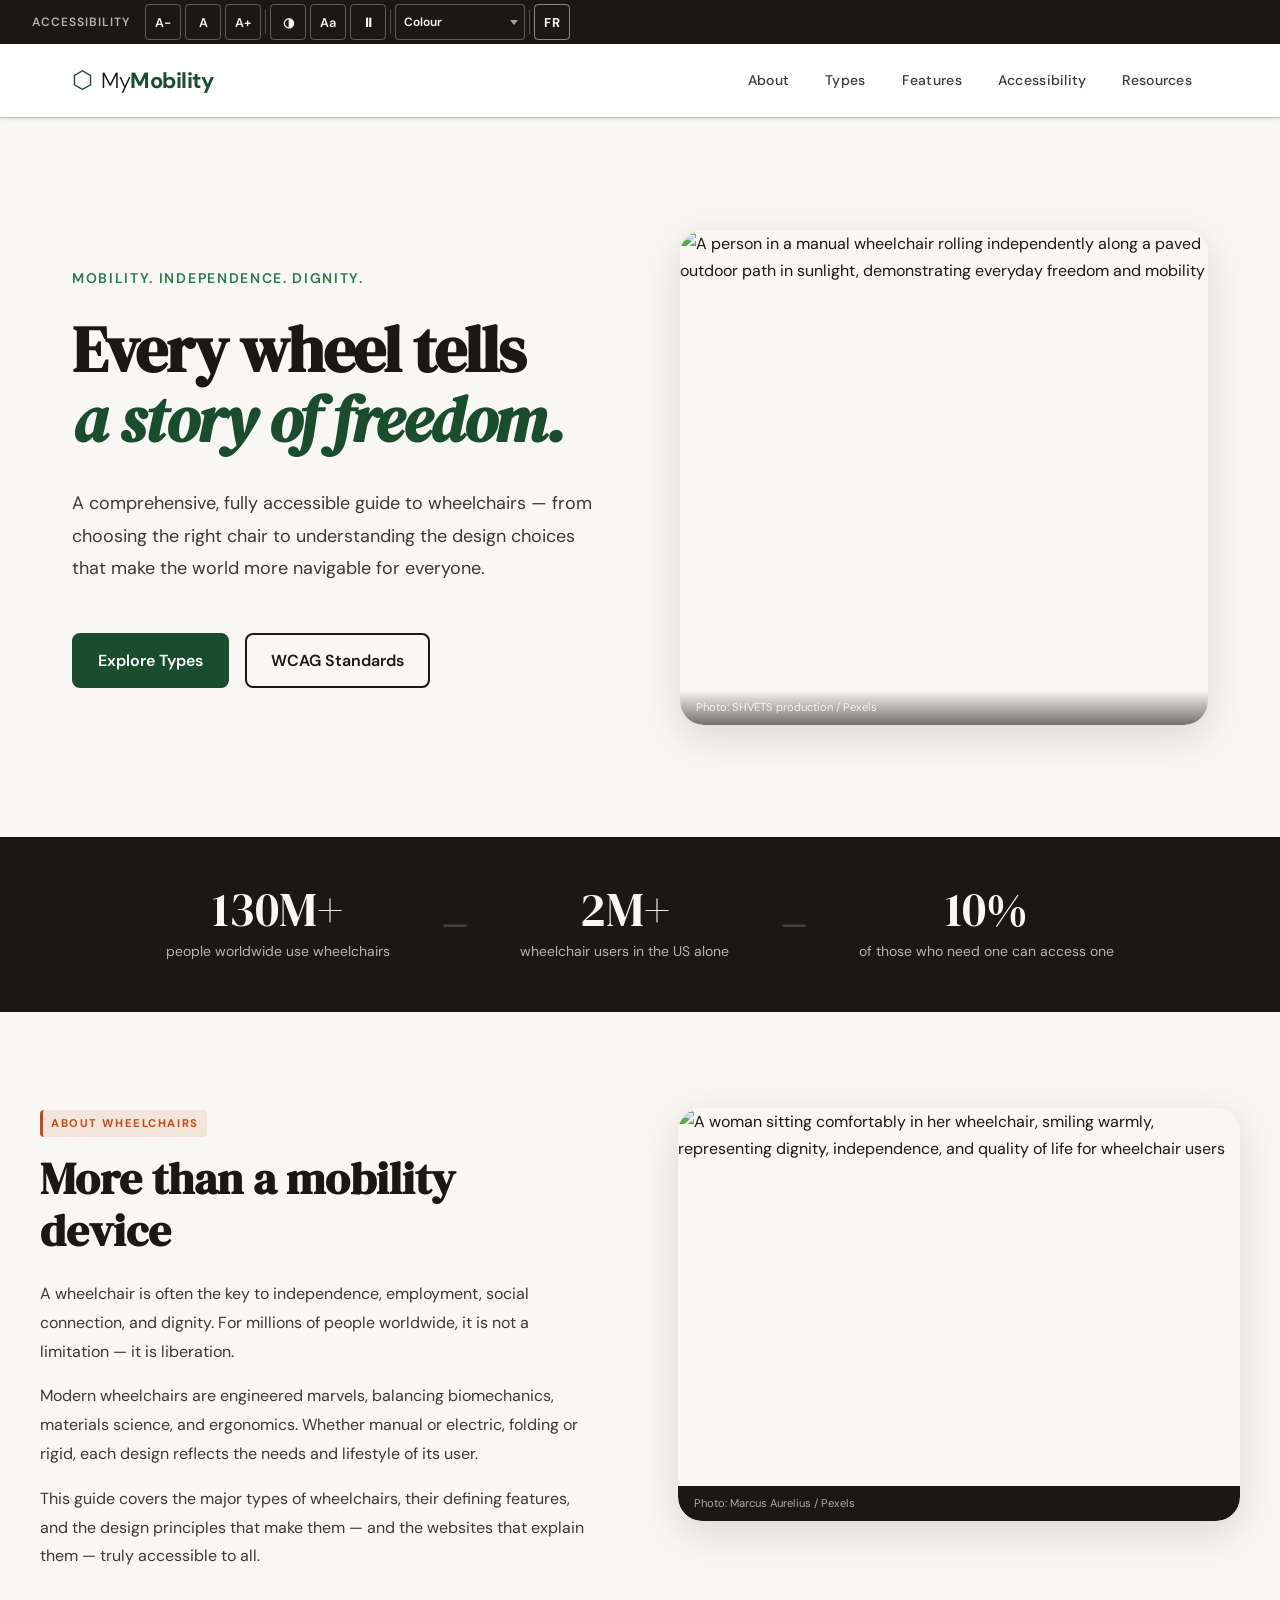
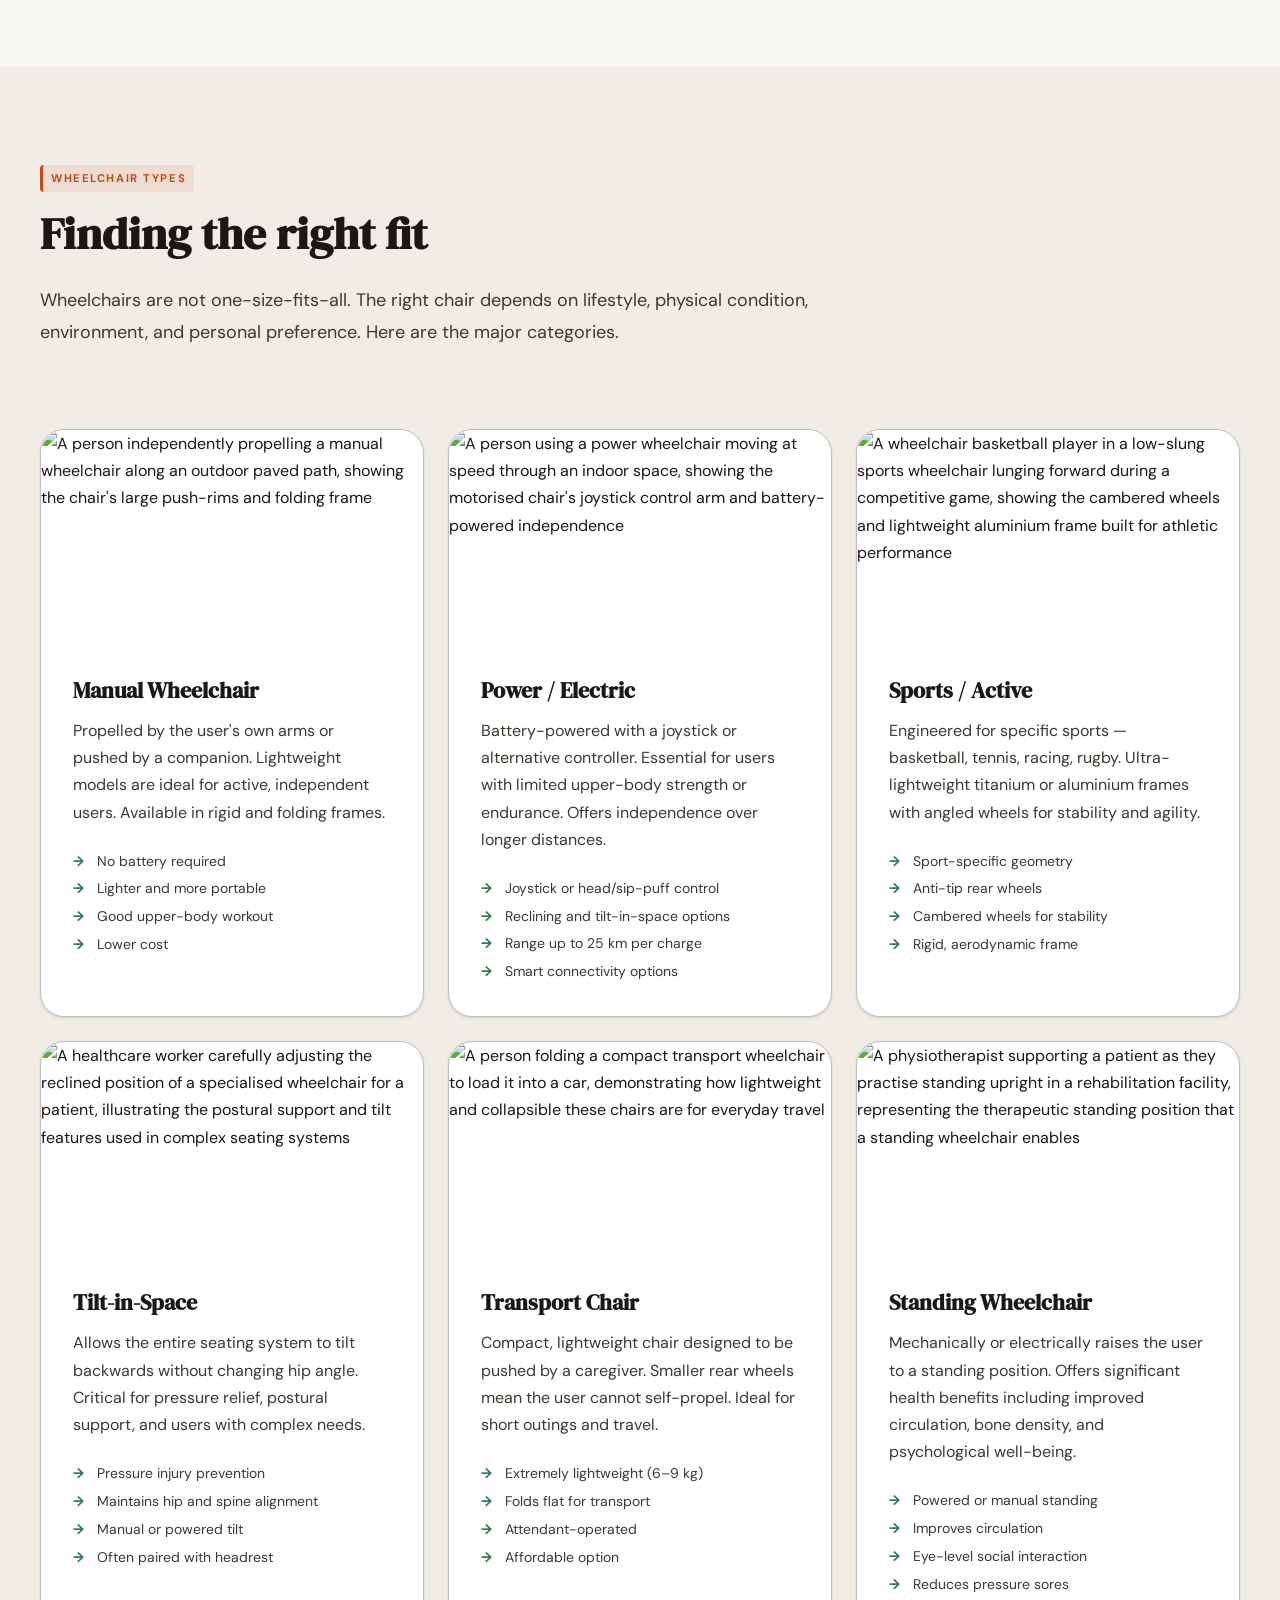
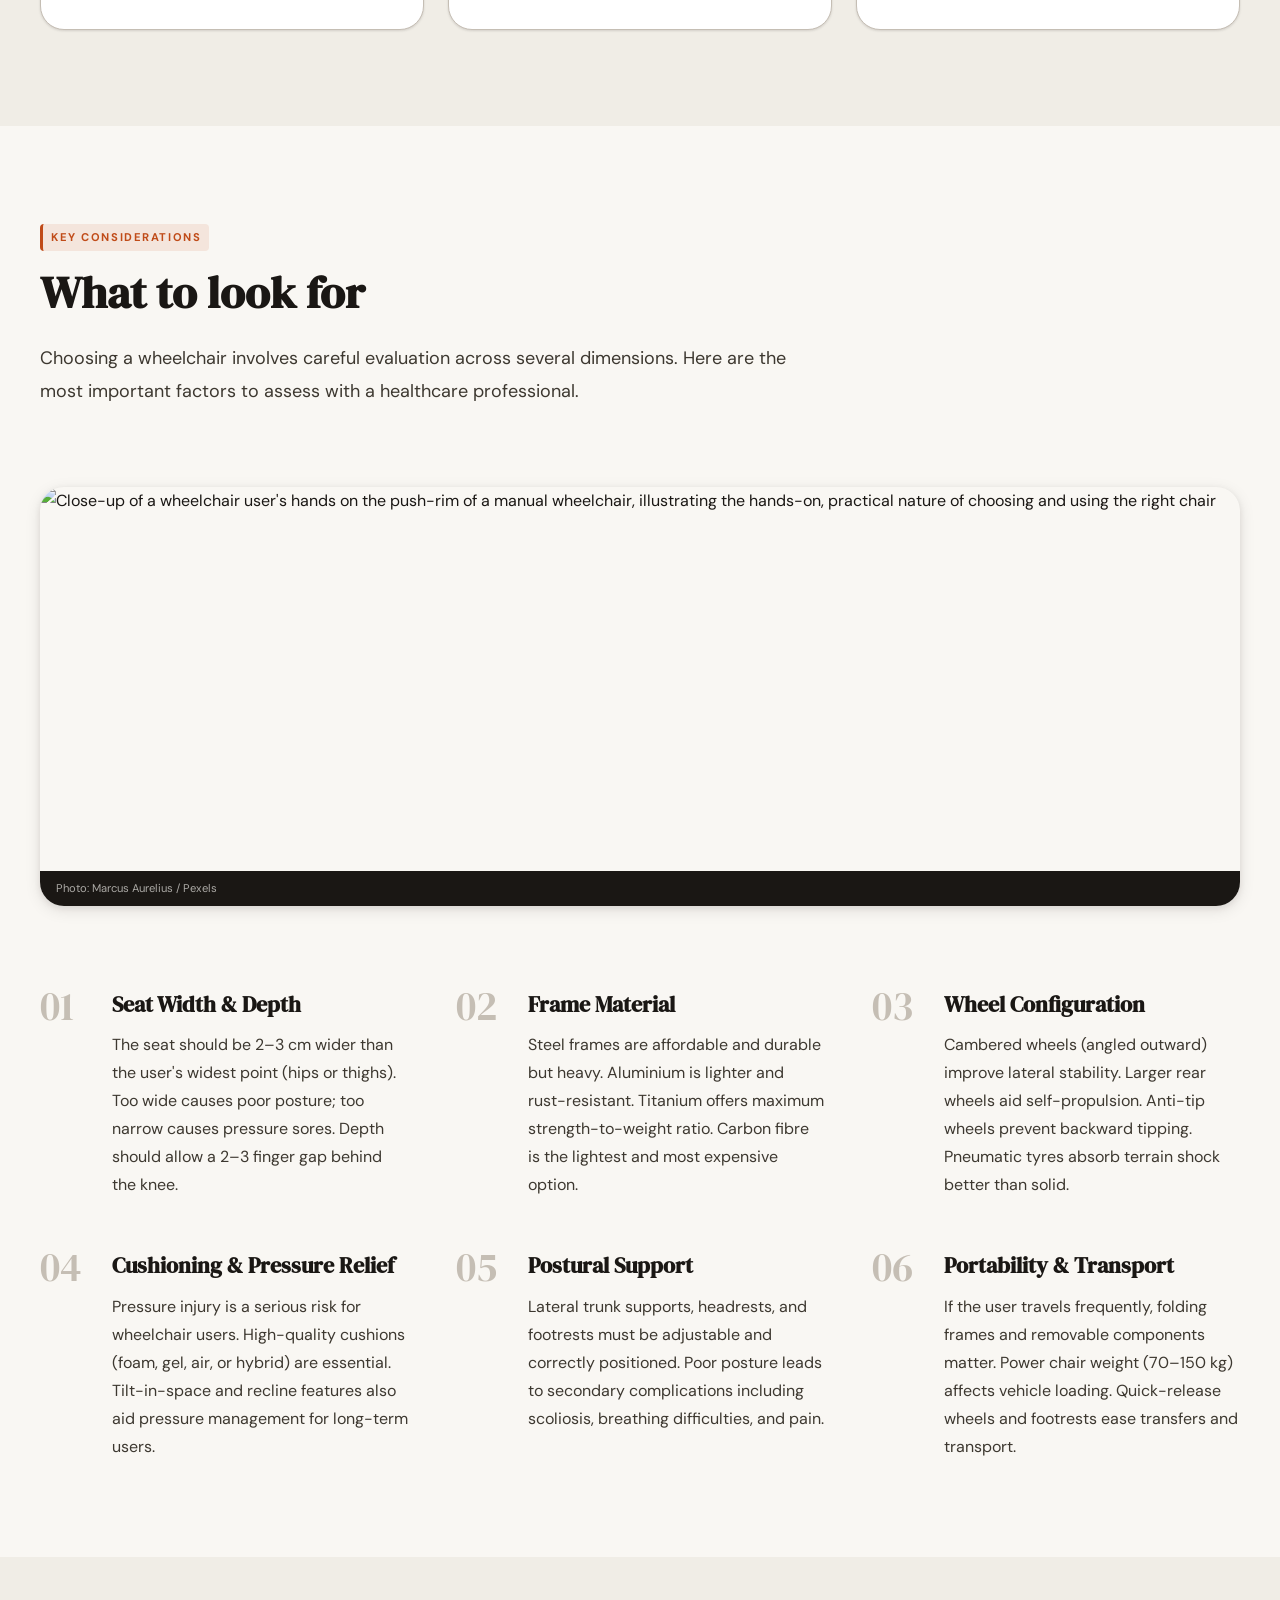
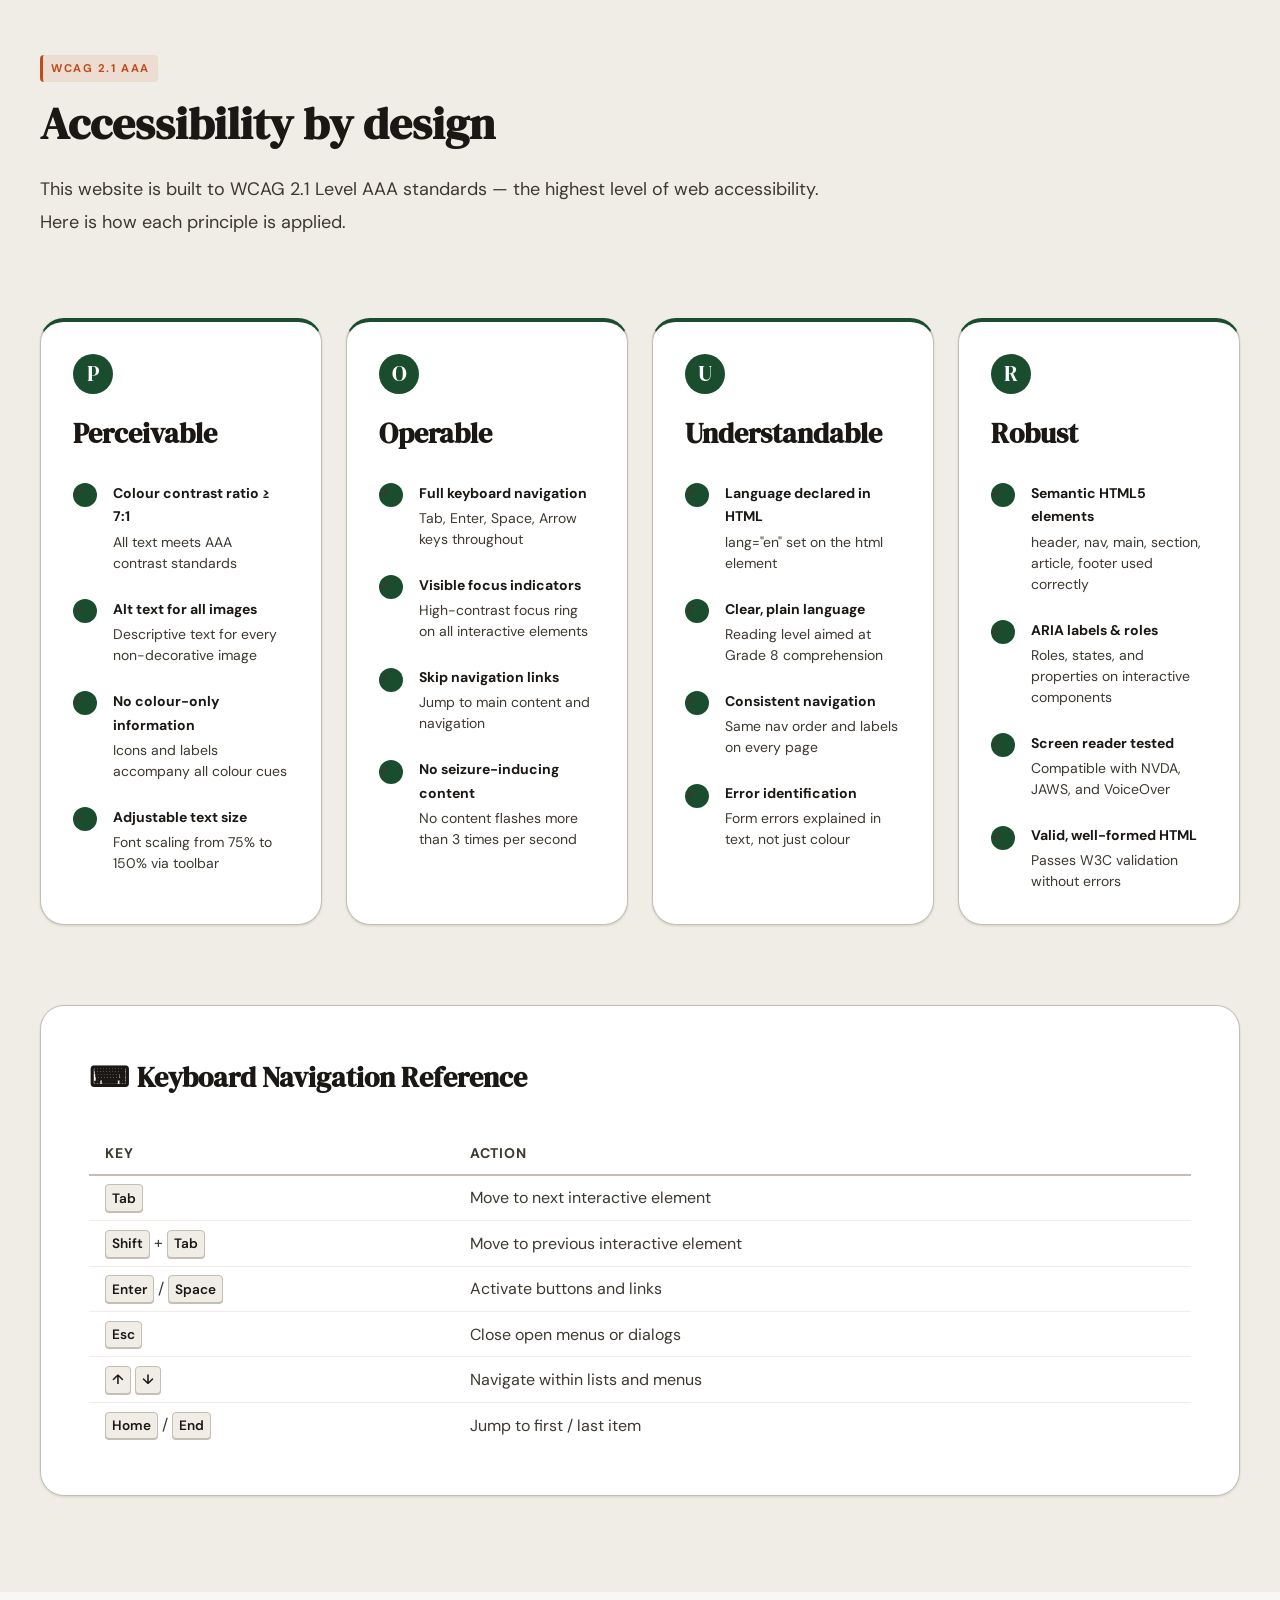
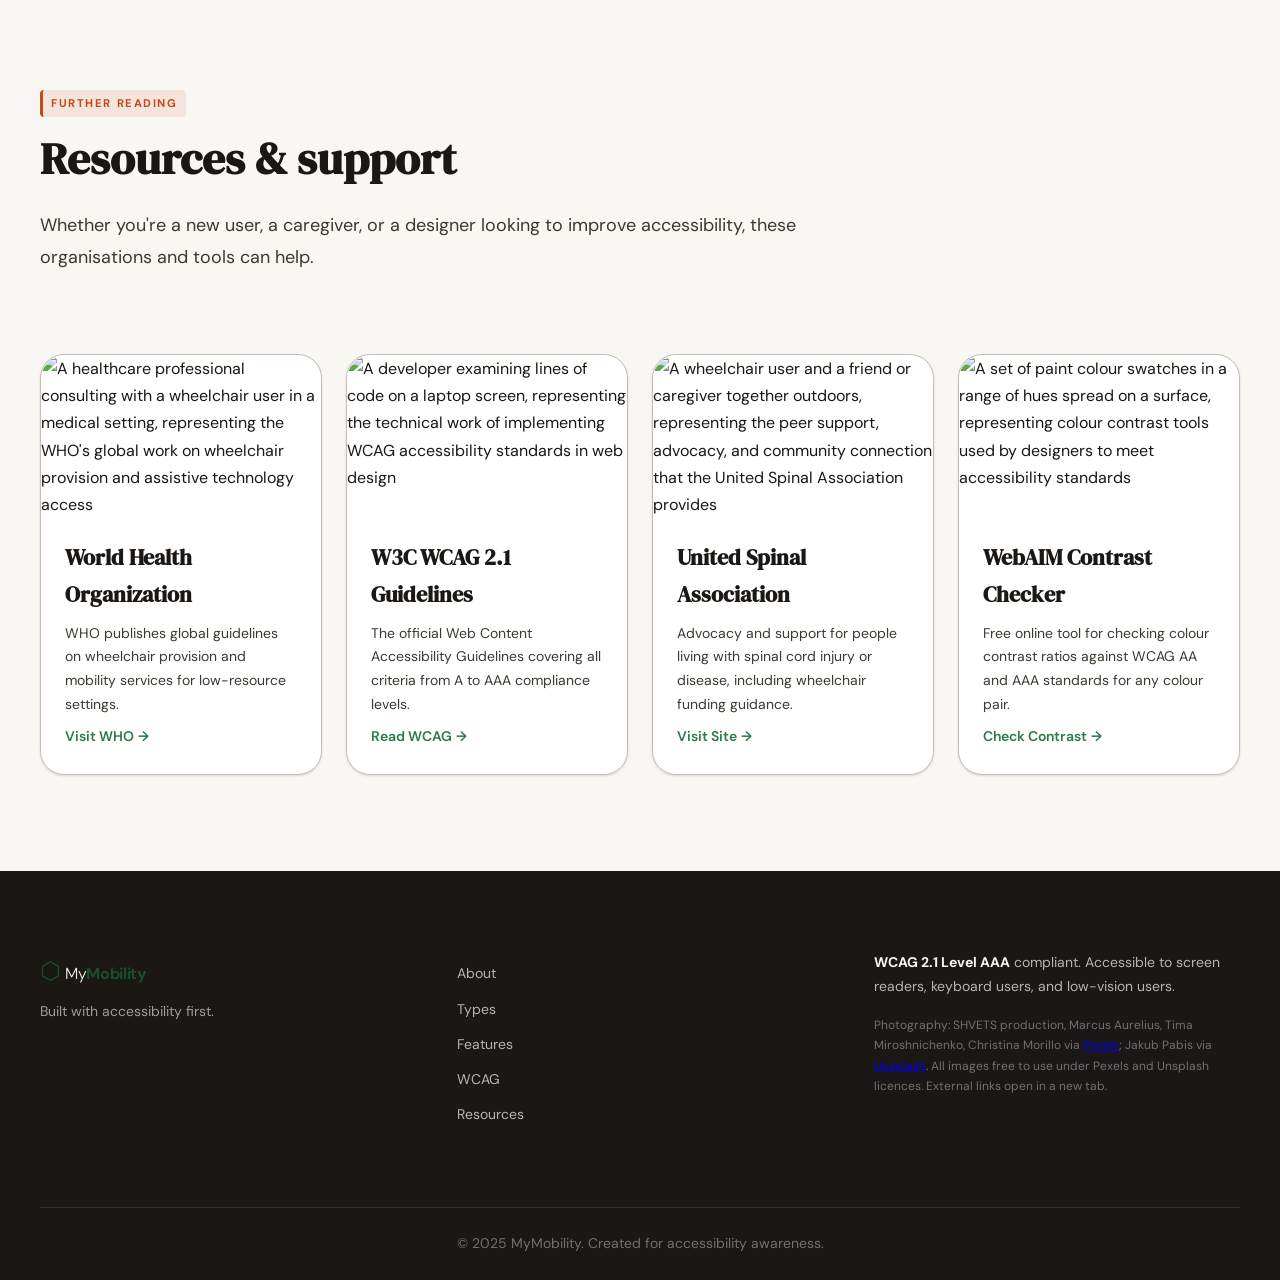
==== commit 4ac4e128: "Add french + colour blinded mode" ====
--- a/index.html
+++ b/index.html
@@ -26,6 +26,20 @@
       <button id="btn-high-contrast" class="toolbar-btn" aria-label="Toggle high contrast mode" aria-pressed="false" title="High contrast mode"><span aria-hidden="true">◑</span></button>
       <button id="btn-dyslexia"      class="toolbar-btn" aria-label="Toggle dyslexia-friendly font" aria-pressed="false" title="Dyslexia-friendly font"><span aria-hidden="true">Aa</span></button>
       <button id="btn-reduce-motion" class="toolbar-btn" aria-label="Toggle reduced motion" aria-pressed="false" title="Reduce animations"><span aria-hidden="true">⏸</span></button>
+      <div class="toolbar-divider" role="separator"></div>
+      <div class="toolbar-select-wrap">
+        <label for="select-colorblind" class="sr-only">Colour blind mode</label>
+        <select id="select-colorblind" class="toolbar-select" aria-label="Select colour blind simulation mode" title="Colour blind mode">
+          <option value="none">Colour</option>
+          <option value="deuteranopia">Deuteranopia</option>
+          <option value="protanopia">Protanopia</option>
+          <option value="tritanopia">Tritanopia</option>
+        </select>
+      </div>
+      <div class="toolbar-divider" role="separator"></div>
+      <button id="btn-lang" class="toolbar-btn lang-btn" aria-label="Switch language to French" aria-pressed="false" title="Translate to French / Traduire en francais">
+        <span id="lang-label" aria-hidden="true">FR</span>
+      </button>
     </div>
   </div>
 
@@ -60,7 +74,7 @@
       <div class="hero-content">
         <p class="hero-eyebrow">Mobility. Independence. Dignity.</p>
         <h1 id="hero-heading" class="hero-title">
-          Every wheel tells<br>
+          <span class="hero-title-line1">Every wheel tells</span><br>
           <em>a story of freedom.</em>
         </h1>
         <p class="hero-body">
--- a/styles.css
+++ b/styles.css
@@ -260,6 +260,68 @@
   flex-shrink: 0;
 }
 
+/* ── COLOUR BLIND MODE (SVG filter applied to root) ── */
+[data-colorblind="deuteranopia"] body,
+[data-colorblind="protanopia"]   body,
+[data-colorblind="tritanopia"]   body {
+  filter: url(#cb-filter);
+}
+
+/* ── TOOLBAR SELECT (colour blind dropdown) ── */
+.toolbar-select-wrap {
+  display: inline-flex;
+  align-items: center;
+}
+
+.toolbar-select {
+  appearance: none;
+  -webkit-appearance: none;
+  background: transparent;
+  color: var(--clr-bg);
+  border: 1.5px solid rgba(255,255,255,0.3);
+  border-radius: var(--radius-sm);
+  font-size: 0.75rem;
+  font-family: var(--font-body);
+  font-weight: 600;
+  padding: 0.3rem 1.6rem 0.3rem 0.5rem;
+  cursor: pointer;
+  height: 2.25rem;
+  background-image: url("data:image/svg+xml,%3Csvg xmlns='http://www.w3.org/2000/svg' width='10' height='6' viewBox='0 0 10 6'%3E%3Cpath d='M0 0l5 6 5-6z' fill='rgba(255,255,255,0.6)'/%3E%3C/svg%3E");
+  background-repeat: no-repeat;
+  background-position: right 0.4rem center;
+  background-size: 8px;
+  transition: border-color var(--transition);
+  min-width: 130px;
+}
+
+.toolbar-select:hover {
+  border-color: rgba(255,255,255,0.6);
+}
+
+.toolbar-select:focus-visible {
+  outline: 3px solid var(--clr-focus-bg);
+  outline-offset: 2px;
+}
+
+.toolbar-select option {
+  background: #1A1714;
+  color: #F9F7F3;
+  font-size: 0.85rem;
+}
+
+/* Language button accent */
+.lang-btn {
+  font-weight: 700;
+  letter-spacing: 0.04em;
+  border-color: rgba(255,255,255,0.5);
+}
+
+.lang-btn[aria-pressed="true"] {
+  background: #1565C0;
+  border-color: #1565C0;
+  color: #fff;
+}
+
 /* ── HEADER ── */
 .site-header {
   position: sticky;
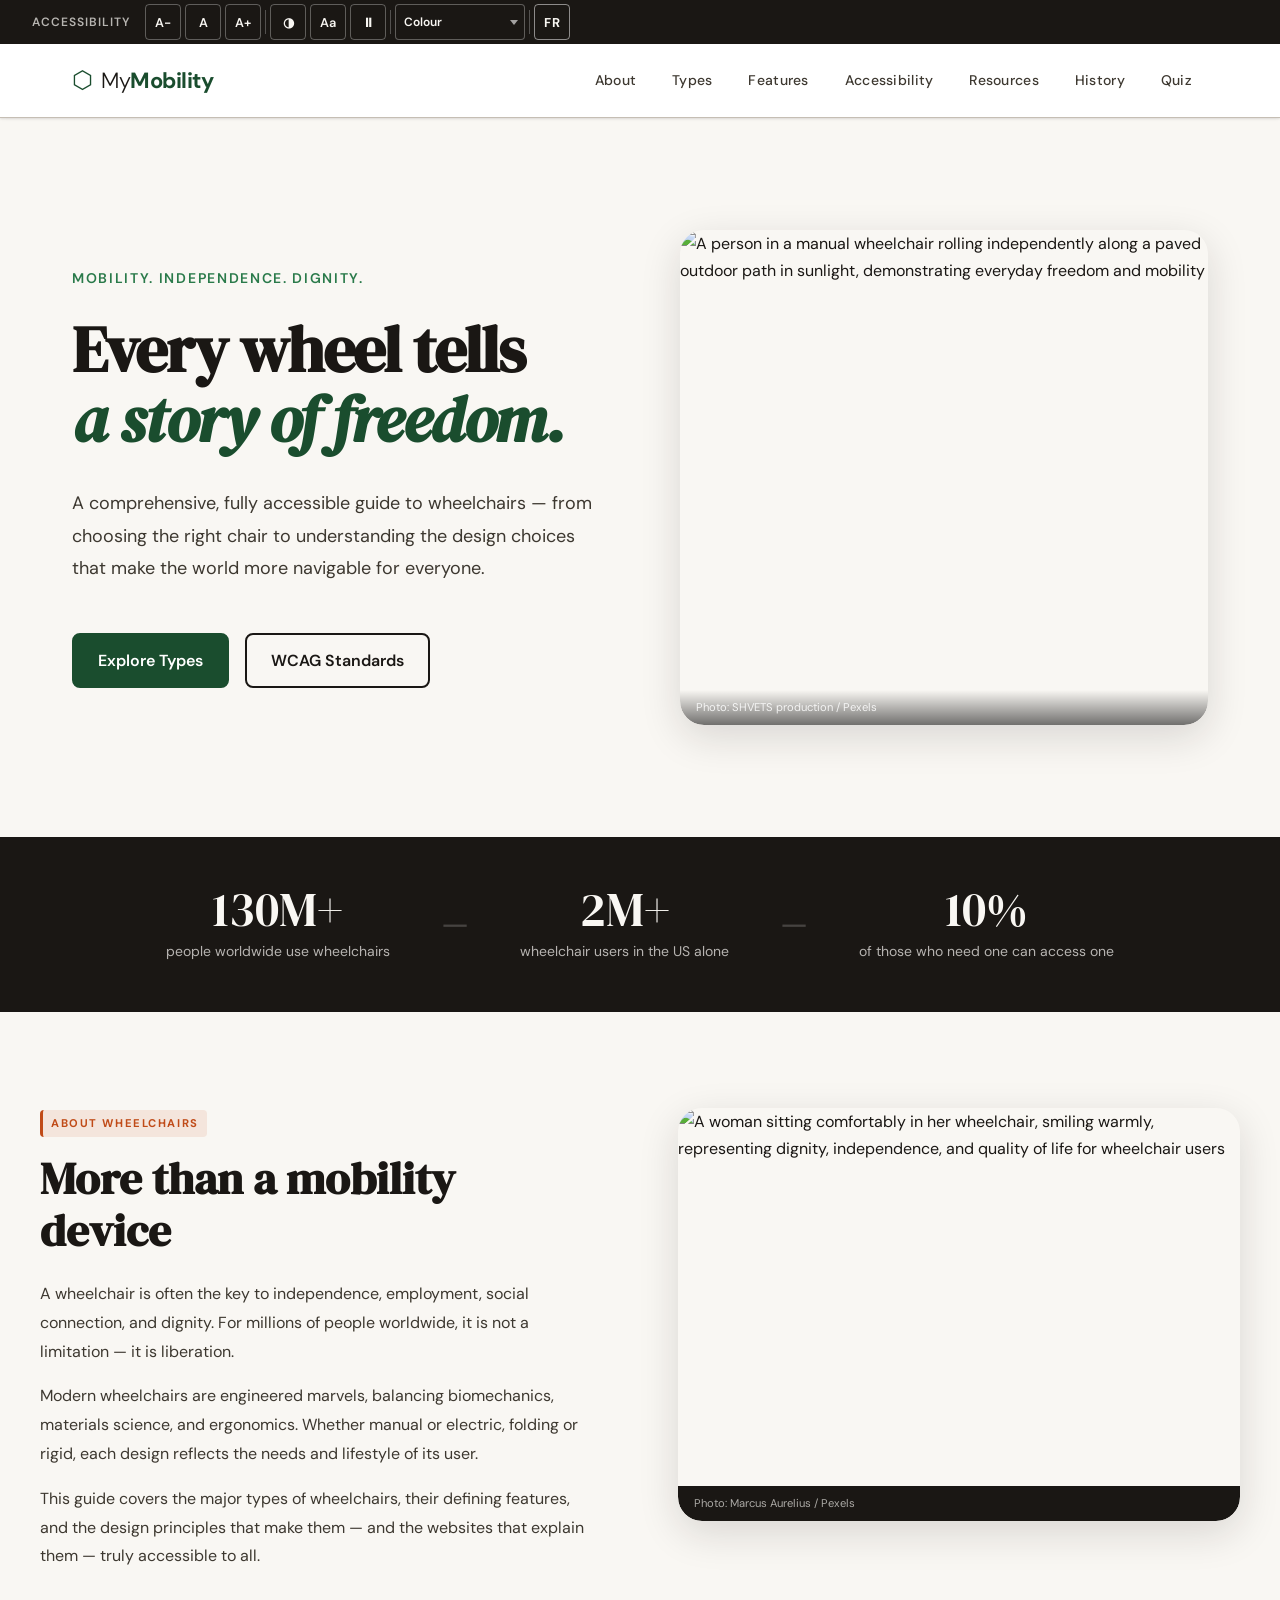
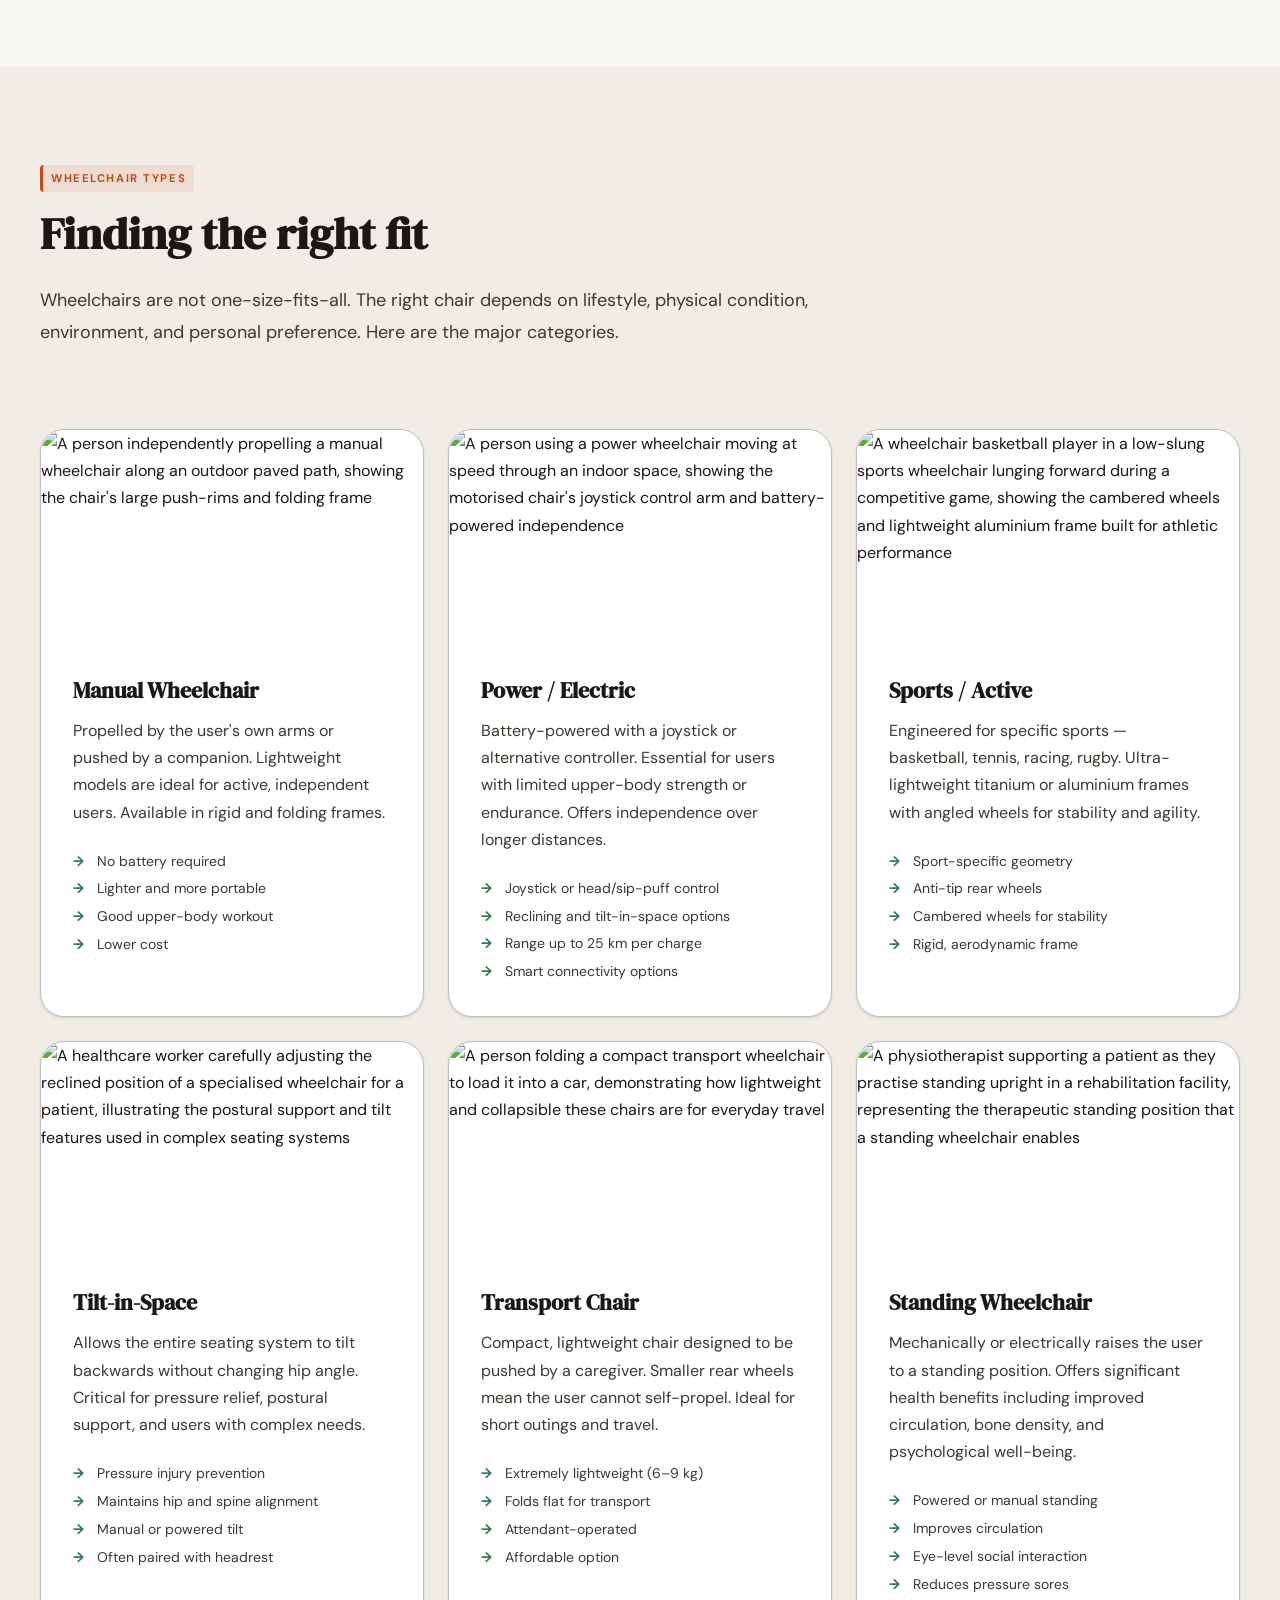
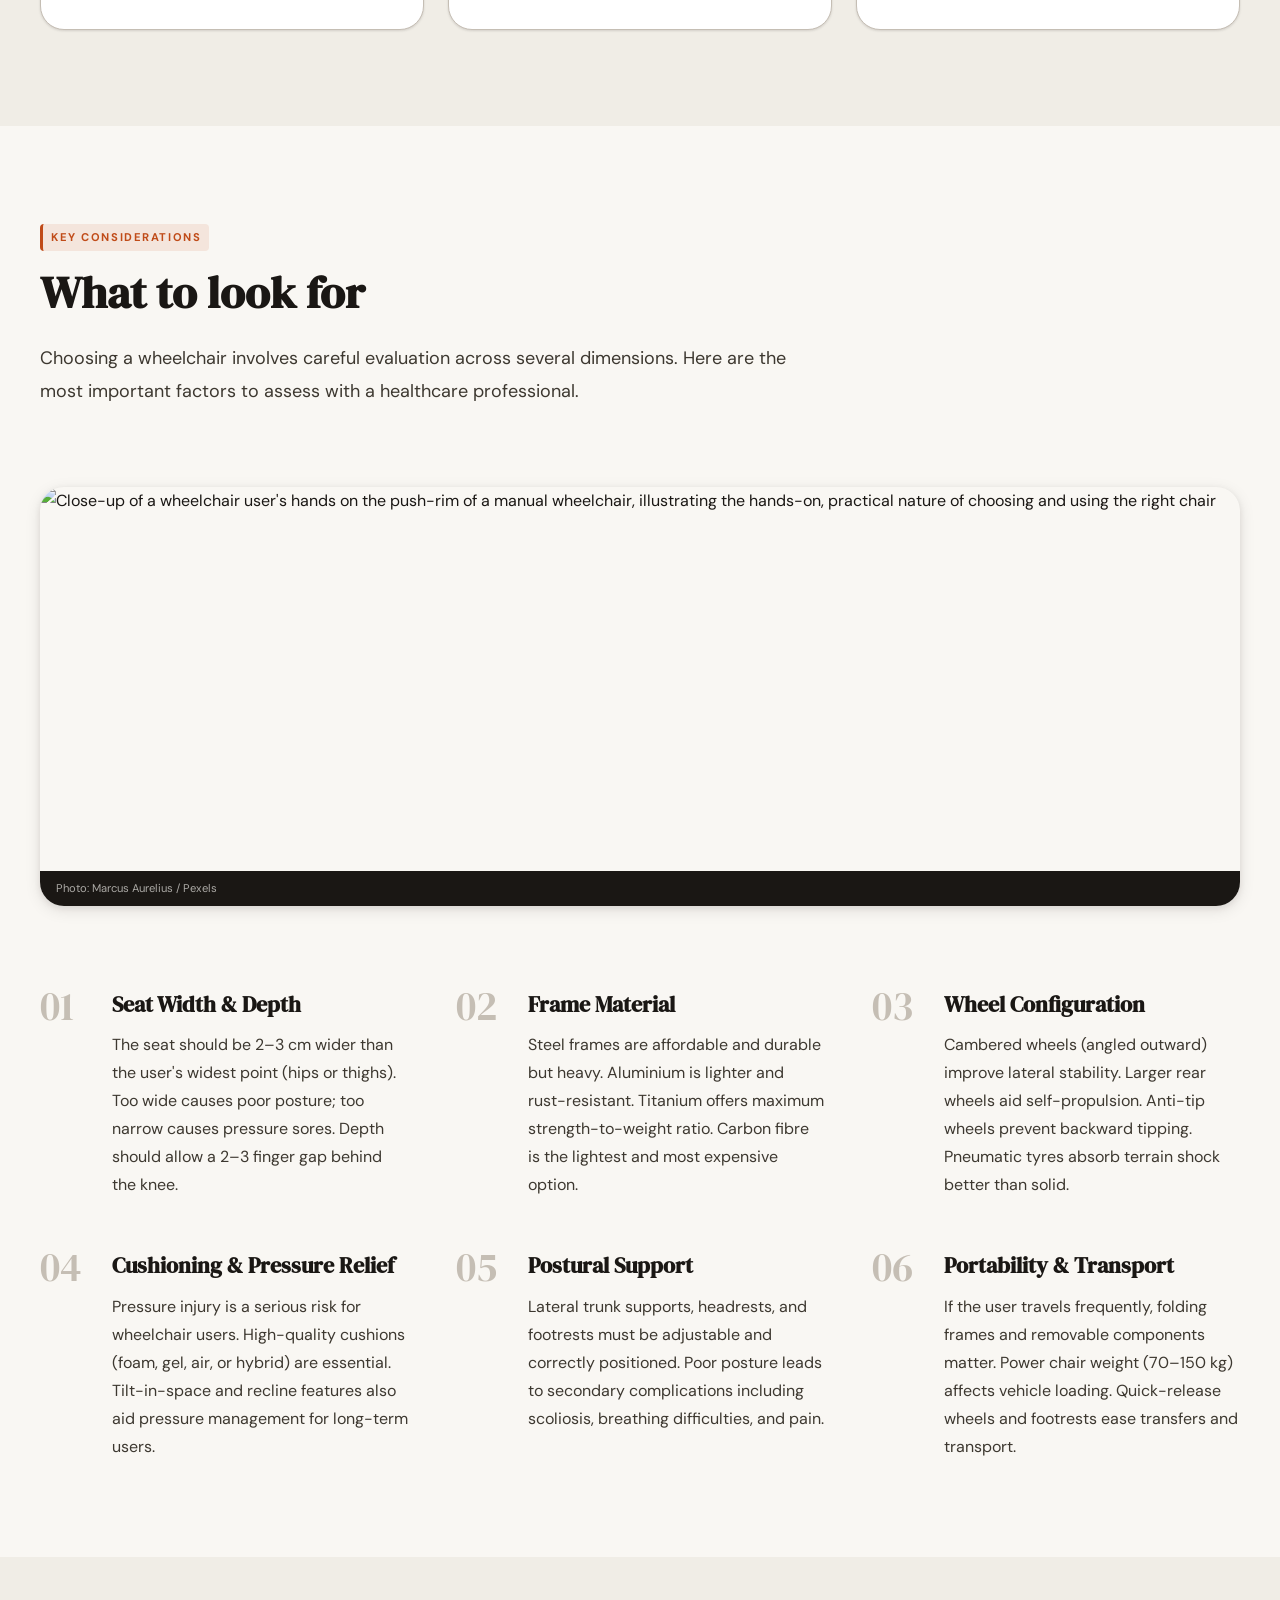
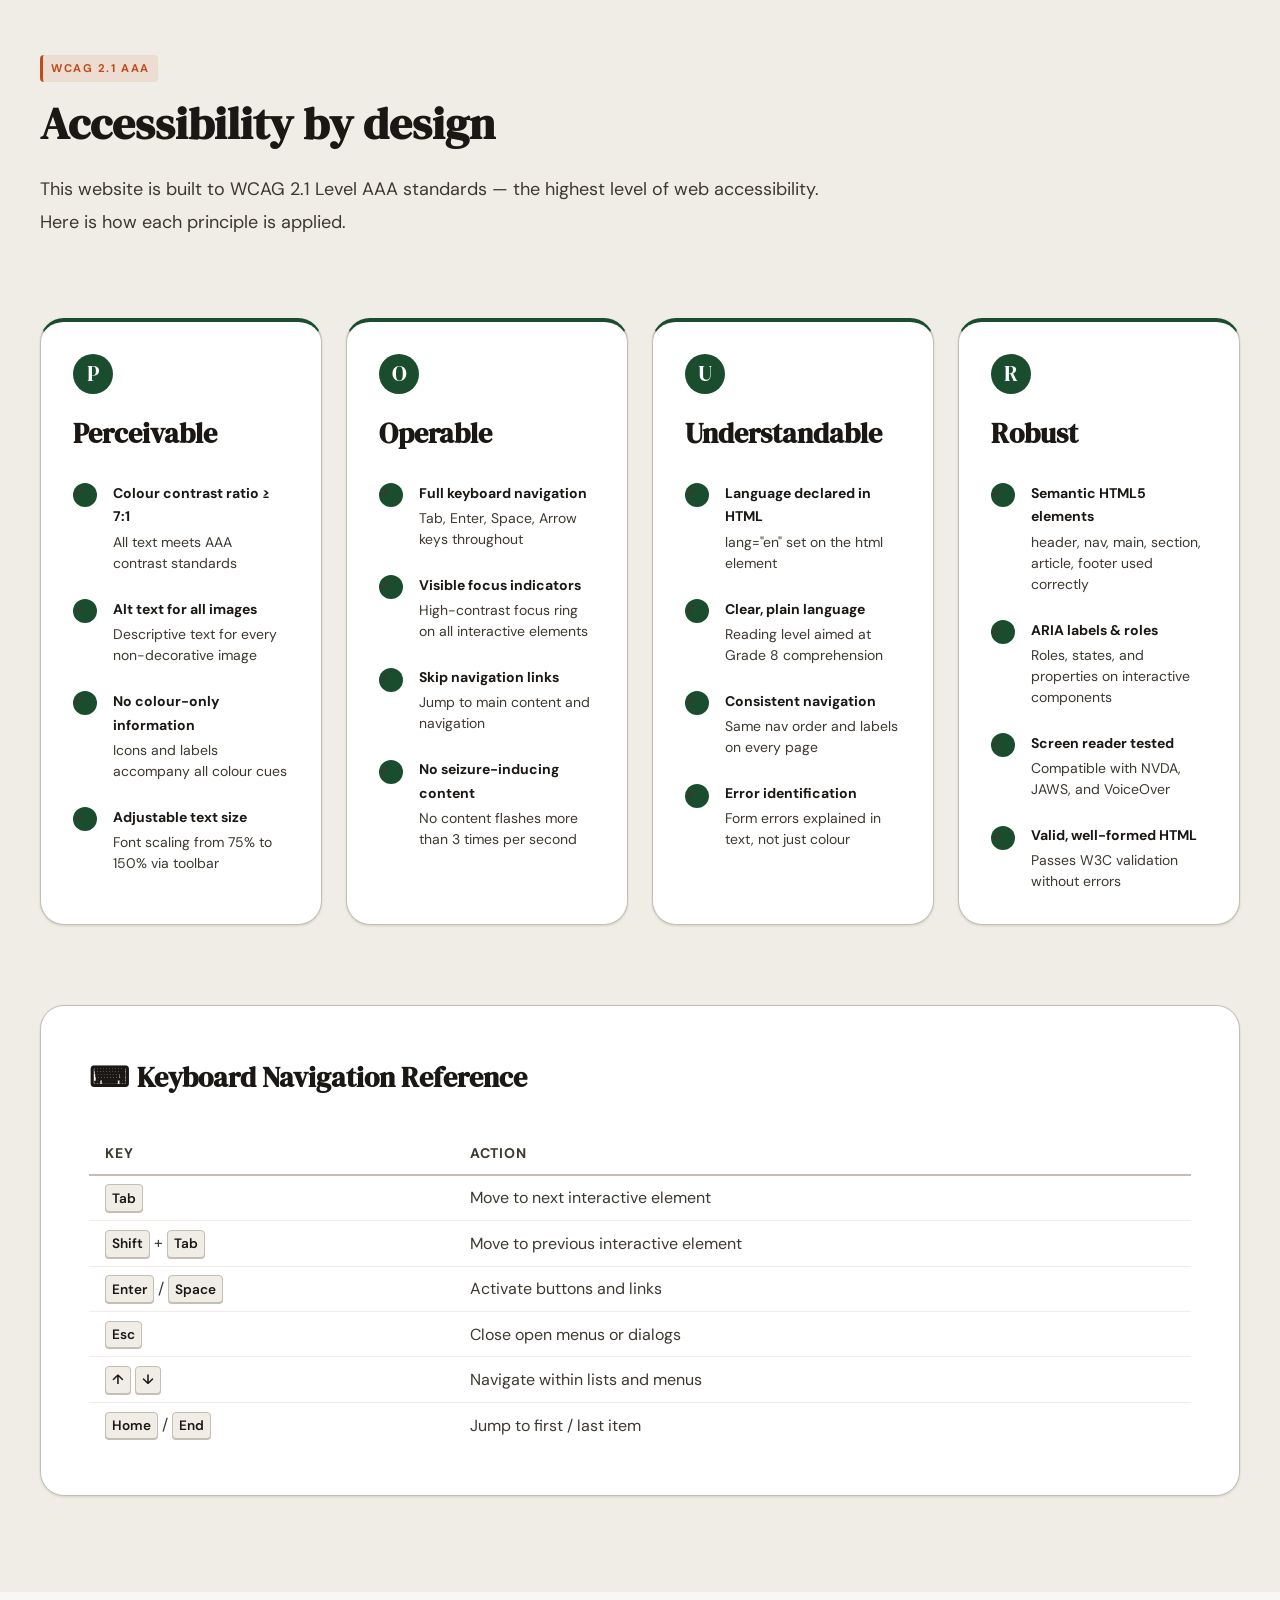
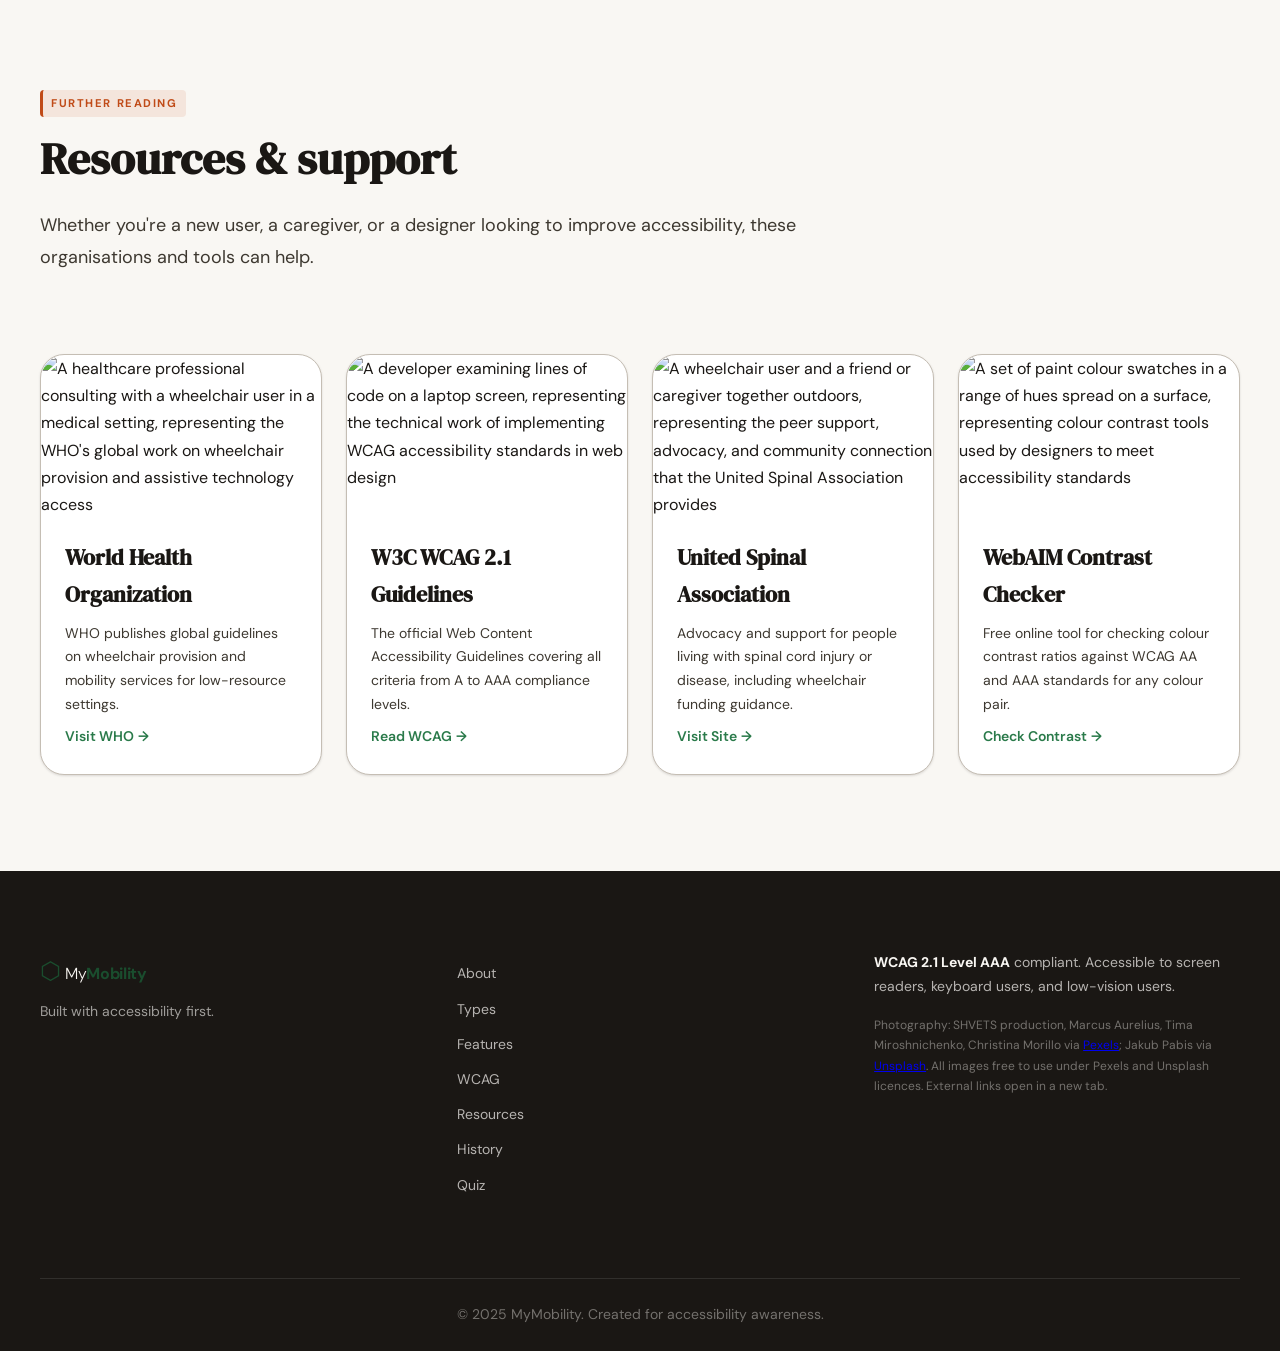
==== commit 60eee782: "Quiz + History - added a history and quiz page" ====
--- a/index.html
+++ b/index.html
@@ -60,6 +60,8 @@
           <li><a href="#features"      class="nav-link">Features</a></li>
           <li><a href="#accessibility" class="nav-link">Accessibility</a></li>
           <li><a href="#resources"     class="nav-link">Resources</a></li>
+          <li><a href="history.html"             class="nav-link">History</a></li>
+          <li><a href="quiz.html"                class="nav-link">Quiz</a></li>
         </ul>
       </nav>
     </div>
@@ -576,6 +578,8 @@
           <li><a href="#features">Features</a></li>
           <li><a href="#accessibility">WCAG</a></li>
           <li><a href="#resources">Resources</a></li>
+          <li><a href="history.html">History</a></li>
+          <li><a href="quiz.html">Quiz</a></li>
         </ul>
       </nav>
       <div class="footer-compliance">
